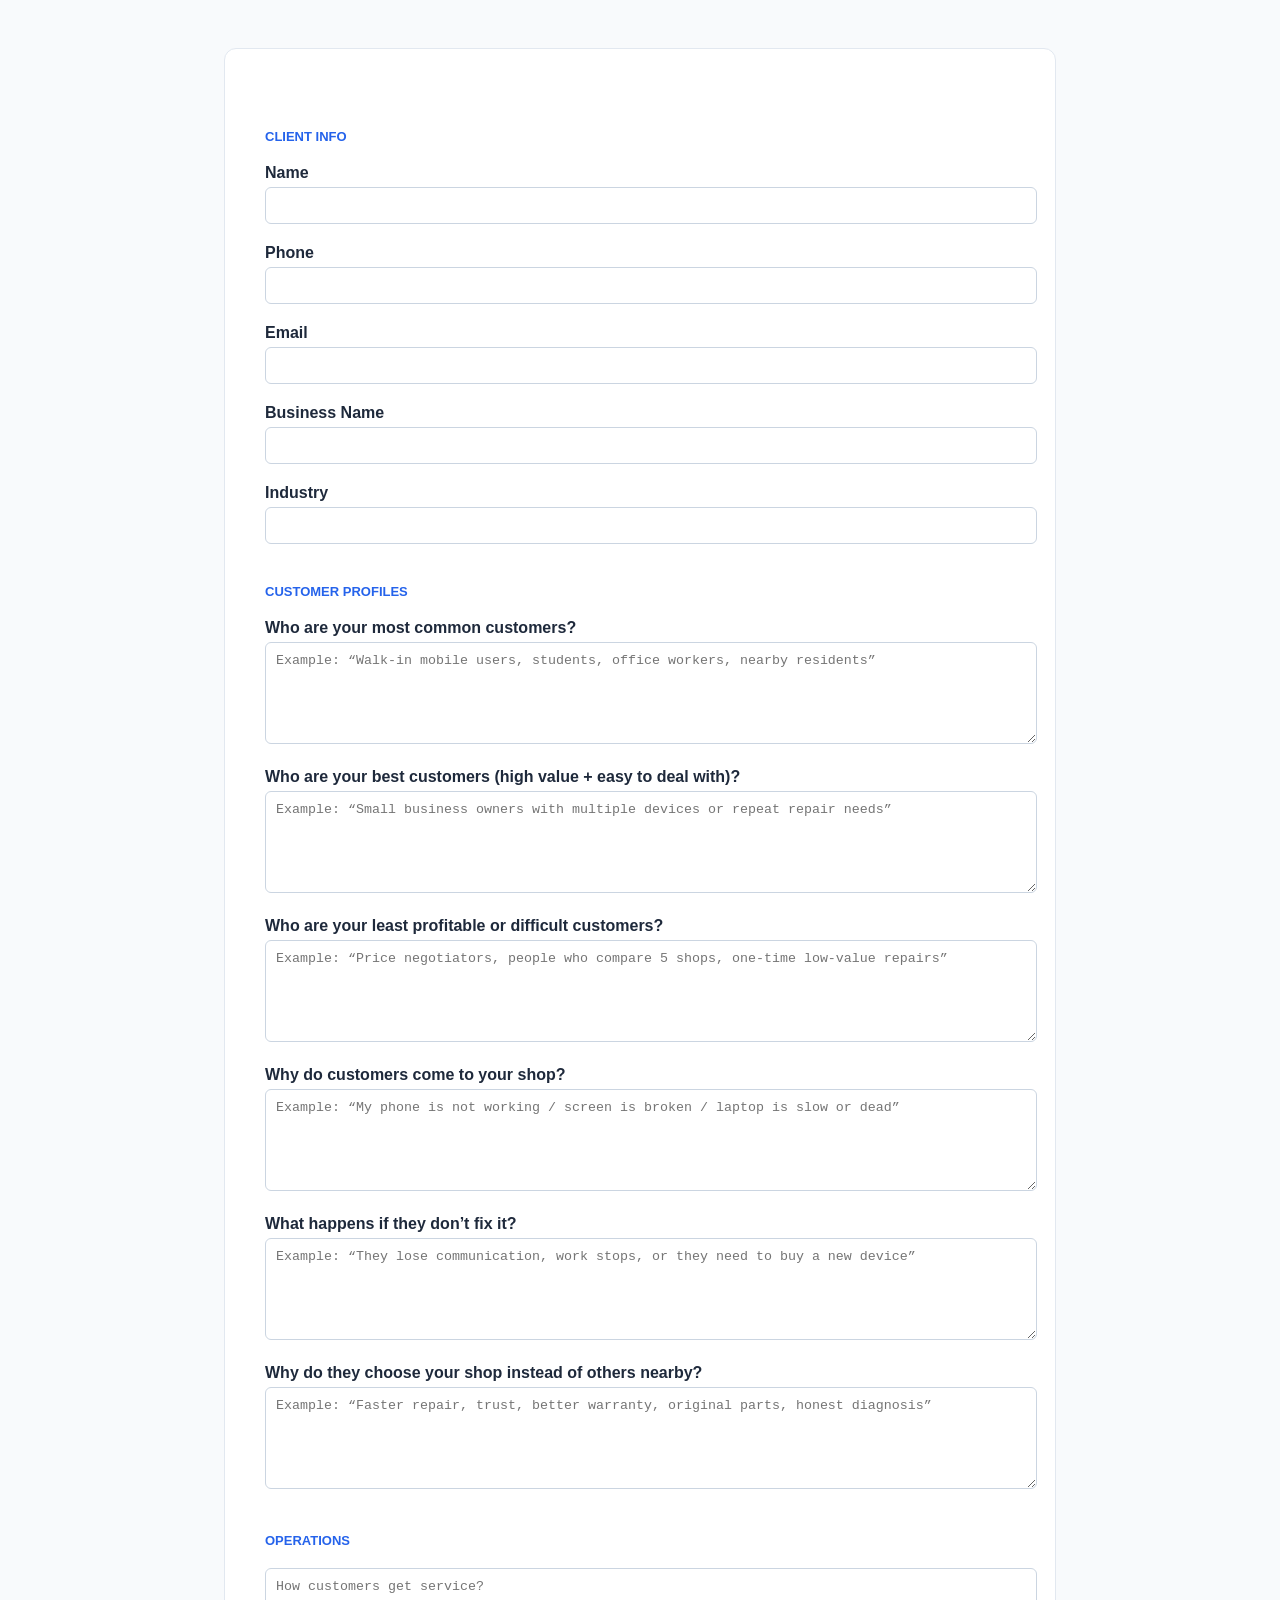
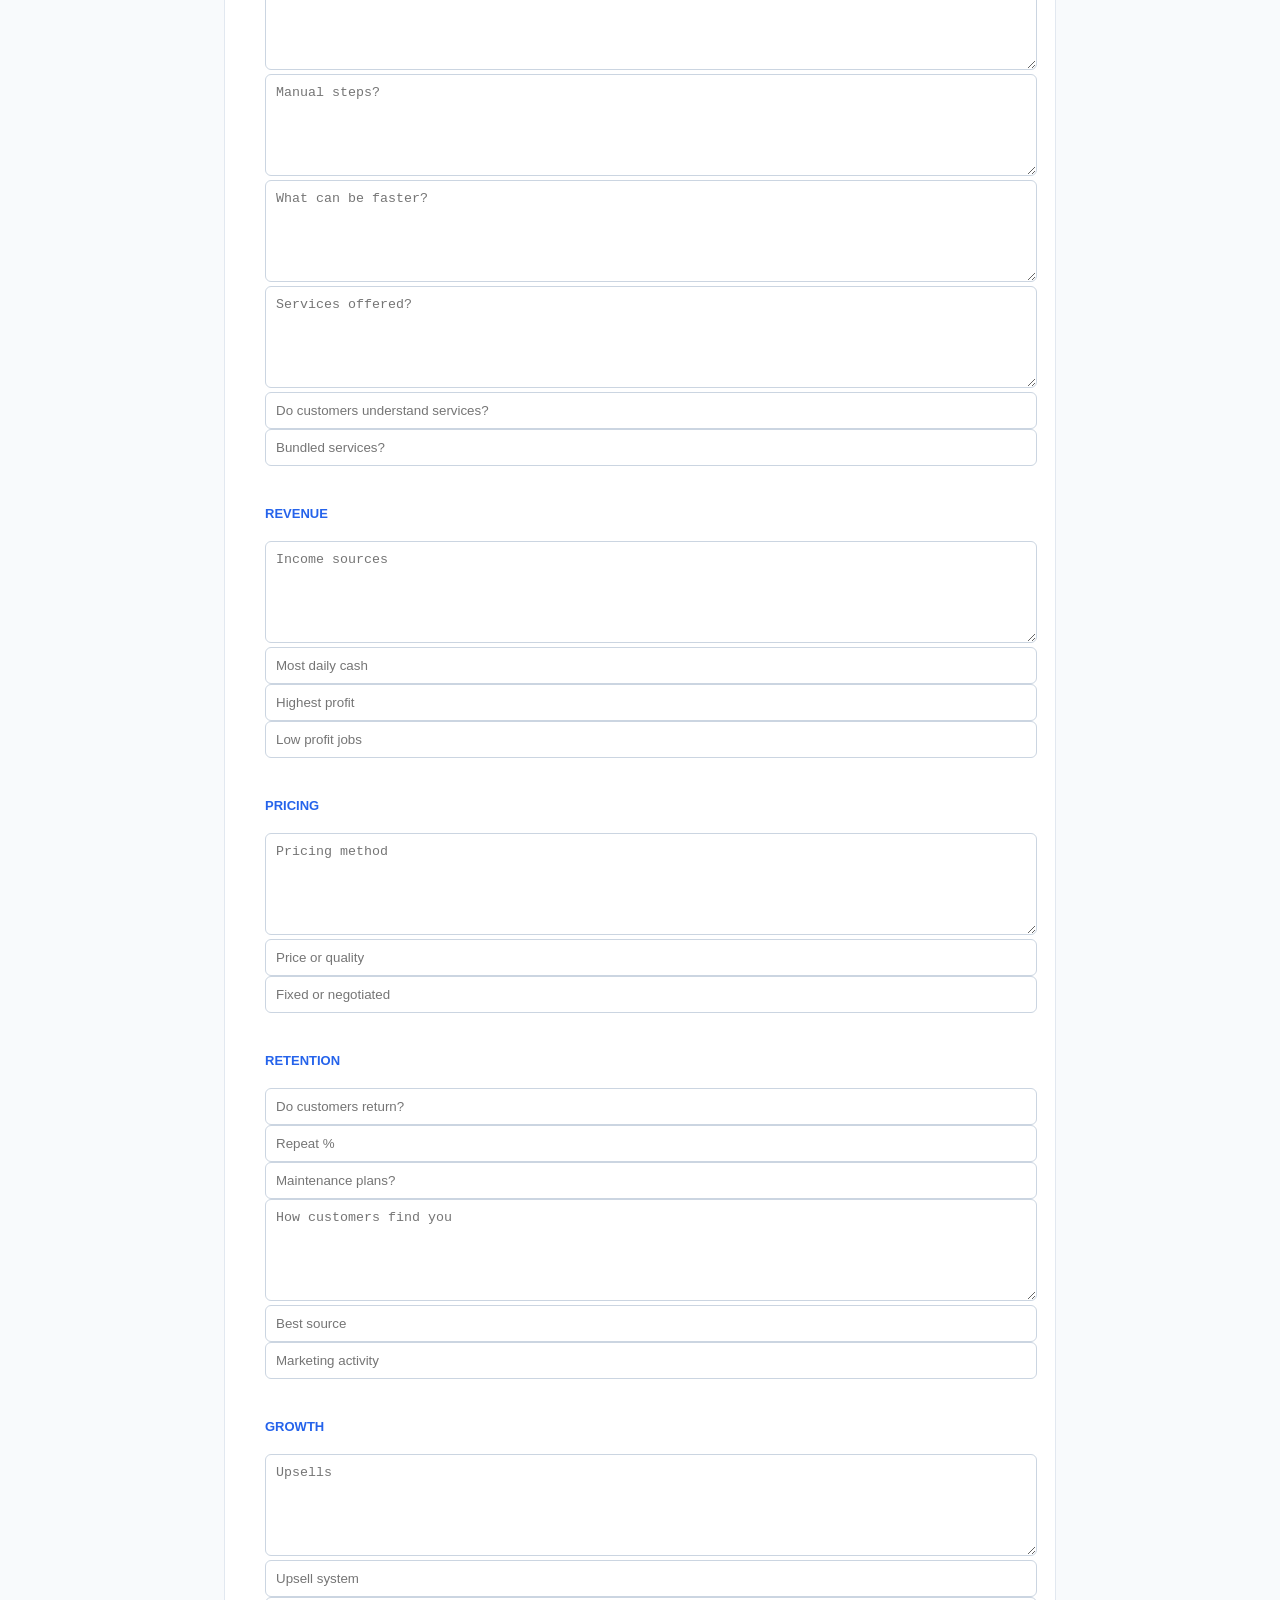
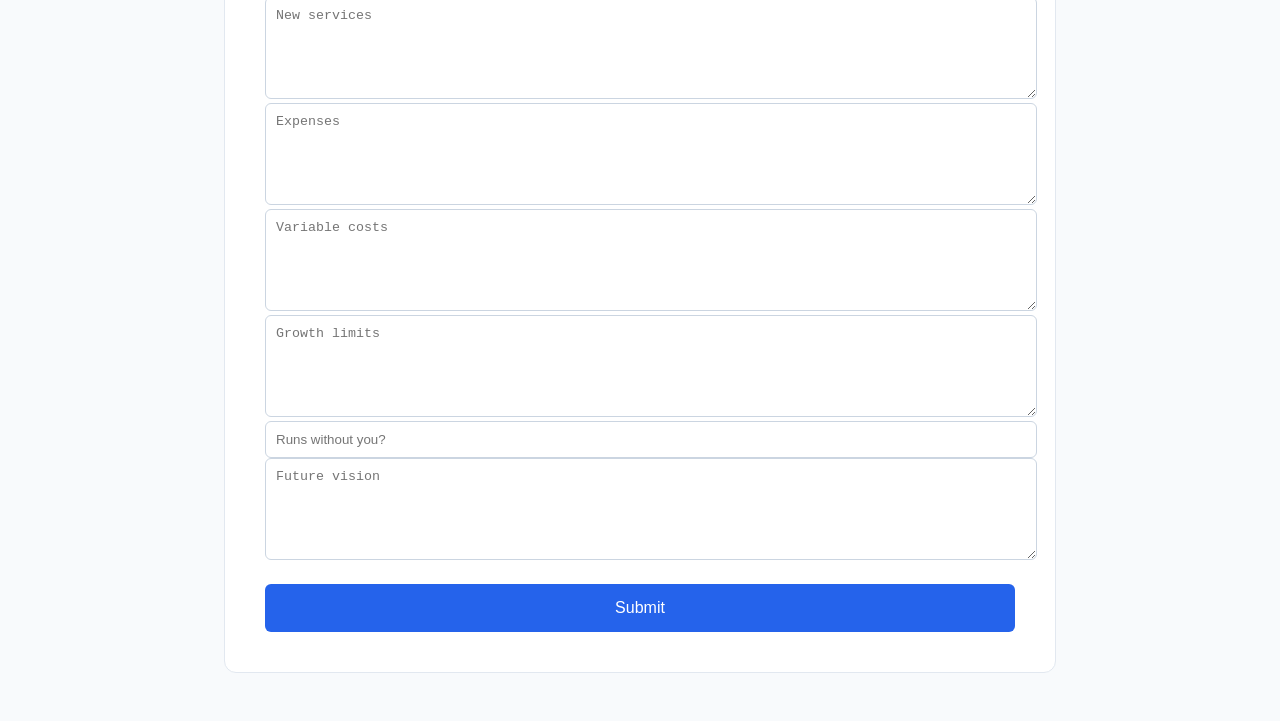
==== index.html @ 74af4d1b "Update index.html" ====
<!DOCTYPE html>
<html lang="en">
<head>
<meta charset="UTF-8">
<meta name="viewport" content="width=device-width, initial-scale=1.0">
<title>Business Diagnostic Form</title>

<style>
:root {
    --primary: #0f172a;
    --accent: #2563eb;
    --text-main: #1e293b;
    --text-muted: #64748b;
    --bg-page: #f8fafc;
    --bg-card: #ffffff;
    --border: #cbd5e1;
}
body {
    font-family: -apple-system, BlinkMacSystemFont, "Segoe UI", Roboto, sans-serif;
    background-color: var(--bg-page);
    color: var(--text-main);
    padding: 40px 20px;
}
.form-container {
    max-width: 750px;
    background: white;
    margin: auto;
    padding: 40px;
    border-radius: 12px;
    border: 1px solid #e2e8f0;
}
.section-title {
    font-size: 13px;
    text-transform: uppercase;
    color: var(--accent);
    margin: 40px 0 20px;
    font-weight: 700;
}
.field { margin-bottom: 20px; }
label { font-weight: 600; display: block; margin-bottom: 5px; }
input, textarea {
    width: 100%;
    padding: 10px;
    border: 1px solid var(--border);
    border-radius: 6px;
}
textarea { min-height: 80px; }
button {
    width: 100%;
    padding: 15px;
    background: var(--accent);
    color: white;
    border: none;
    border-radius: 6px;
    margin-top: 20px;
    font-size: 16px;
}
</style>
</head>

<body>

<div class="form-container">

<form action="https://formspree.io/f/xpqewvpa" method="POST">

<input type="hidden" name="_subject" value="New Diagnostic Submission">

<!-- CONTACT -->
<div class="section-title">Client Info</div>

<div class="field">
<label>Name</label>
<input type="text" name="Name" required>
</div>

<div class="field">
<label>Phone</label>
<input type="tel" name="Phone" required>
</div>

<div class="field">
<label>Email</label>
<input type="email" name="Email" required>
</div>

<div class="field">
<label>Business Name</label>
<input type="text" name="Business" required>
</div>

<div class="field">
<label>Industry</label>
<input type="text" name="Industry" required>
</div>

<!-- CUSTOMER PROFILES -->
<div class="section-title">Customer Profiles</div>

<div class="field">
    <label>Who are your most common customers?</label>
    <textarea name="Q1" placeholder="Example: “Walk-in mobile users, students, office workers, nearby residents”"></textarea>
</div>
<div class="field">
    <label>Who are your best customers (high value + easy to deal with)?</label>
    <textarea name="Q2" placeholder="Example: “Small business owners with multiple devices or repeat repair needs”"></textarea>
</div>
<div class="field">
    <label>Who are your least profitable or difficult customers?</label>
    <textarea name="Q3" placeholder="Example: “Price negotiators, people who compare 5 shops, one-time low-value repairs”"></textarea>
</div>
<div class="field">
    <label>Why do customers come to your shop?</label>
    <textarea name="Q4" placeholder="Example: “My phone is not working / screen is broken / laptop is slow or dead”"></textarea>
</div>
<div class="field">
    <label>What happens if they don’t fix it?</label>
    <textarea name="Q5" placeholder="Example: “They lose communication, work stops, or they need to buy a new device”"></textarea>
</div>
<div class="field">
    <label>Why do they choose your shop instead of others nearby?</label>
    <textarea name="Q6" placeholder="Example: “Faster repair, trust, better warranty, original parts, honest diagnosis”"></textarea>
</div><!--
<textarea name="Q2" placeholder="Best customers?"></textarea>
<textarea name="Q3" placeholder="Difficult customers?"></textarea>
<textarea name="Q4" placeholder="Why do customers come?"></textarea>
<textarea name="Q5" placeholder="What happens if they don’t fix?"></textarea>
<textarea name="Q6" placeholder="Why choose you?"></textarea> 
-->

<!-- OPERATIONS -->
<div class="section-title">Operations</div>

<textarea name="Q7" placeholder="How customers get service?"></textarea>
<textarea name="Q8" placeholder="Manual steps?"></textarea>
<textarea name="Q9" placeholder="What can be faster?"></textarea>
<textarea name="Q10" placeholder="Services offered?"></textarea>
<input name="Q11" placeholder="Do customers understand services?">
<input name="Q12" placeholder="Bundled services?">

<!-- REVENUE -->
<div class="section-title">Revenue</div>

<textarea name="Q13" placeholder="Income sources"></textarea>
<input name="Q14" placeholder="Most daily cash">
<input name="Q15" placeholder="Highest profit">
<input name="Q16" placeholder="Low profit jobs">

<!-- PRICING -->
<div class="section-title">Pricing</div>

<textarea name="Q17" placeholder="Pricing method"></textarea>
<input name="Q18" placeholder="Price or quality">
<input name="Q19" placeholder="Fixed or negotiated">

<!-- RETENTION -->
<div class="section-title">Retention</div>

<input name="Q20" placeholder="Do customers return?">
<input name="Q21" placeholder="Repeat %">
<input name="Q22" placeholder="Maintenance plans?">
<textarea name="Q23" placeholder="How customers find you"></textarea>
<input name="Q24" placeholder="Best source">
<input name="Q25" placeholder="Marketing activity">

<!-- GROWTH -->
<div class="section-title">Growth</div>

<textarea name="Q26" placeholder="Upsells"></textarea>
<input name="Q27" placeholder="Upsell system">
<textarea name="Q28" placeholder="New services"></textarea>
<textarea name="Q29" placeholder="Expenses"></textarea>
<textarea name="Q30" placeholder="Variable costs"></textarea>
<textarea name="Q31" placeholder="Growth limits"></textarea>
<input name="Q32" placeholder="Runs without you?">
<textarea name="Q33" placeholder="Future vision"></textarea>

<button type="submit">Submit</button>

</form>

</div>

</body>
</html>
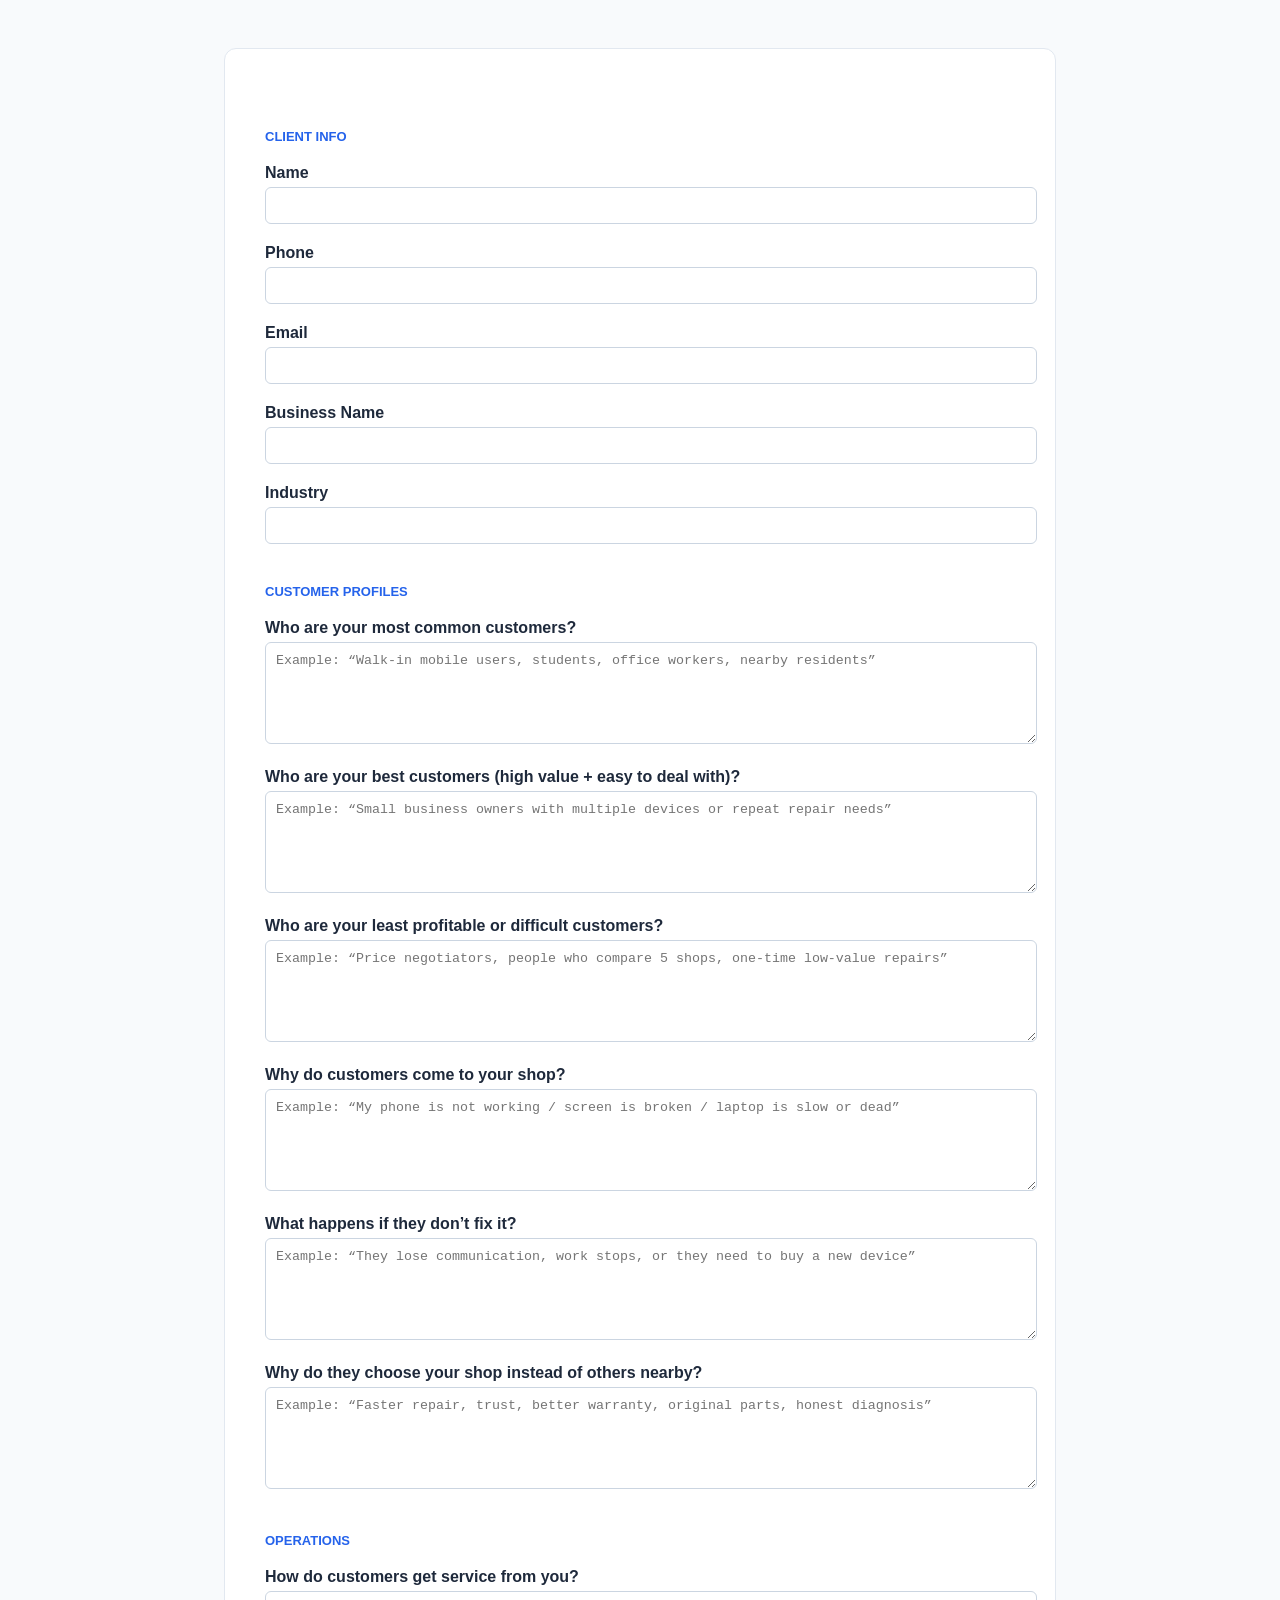
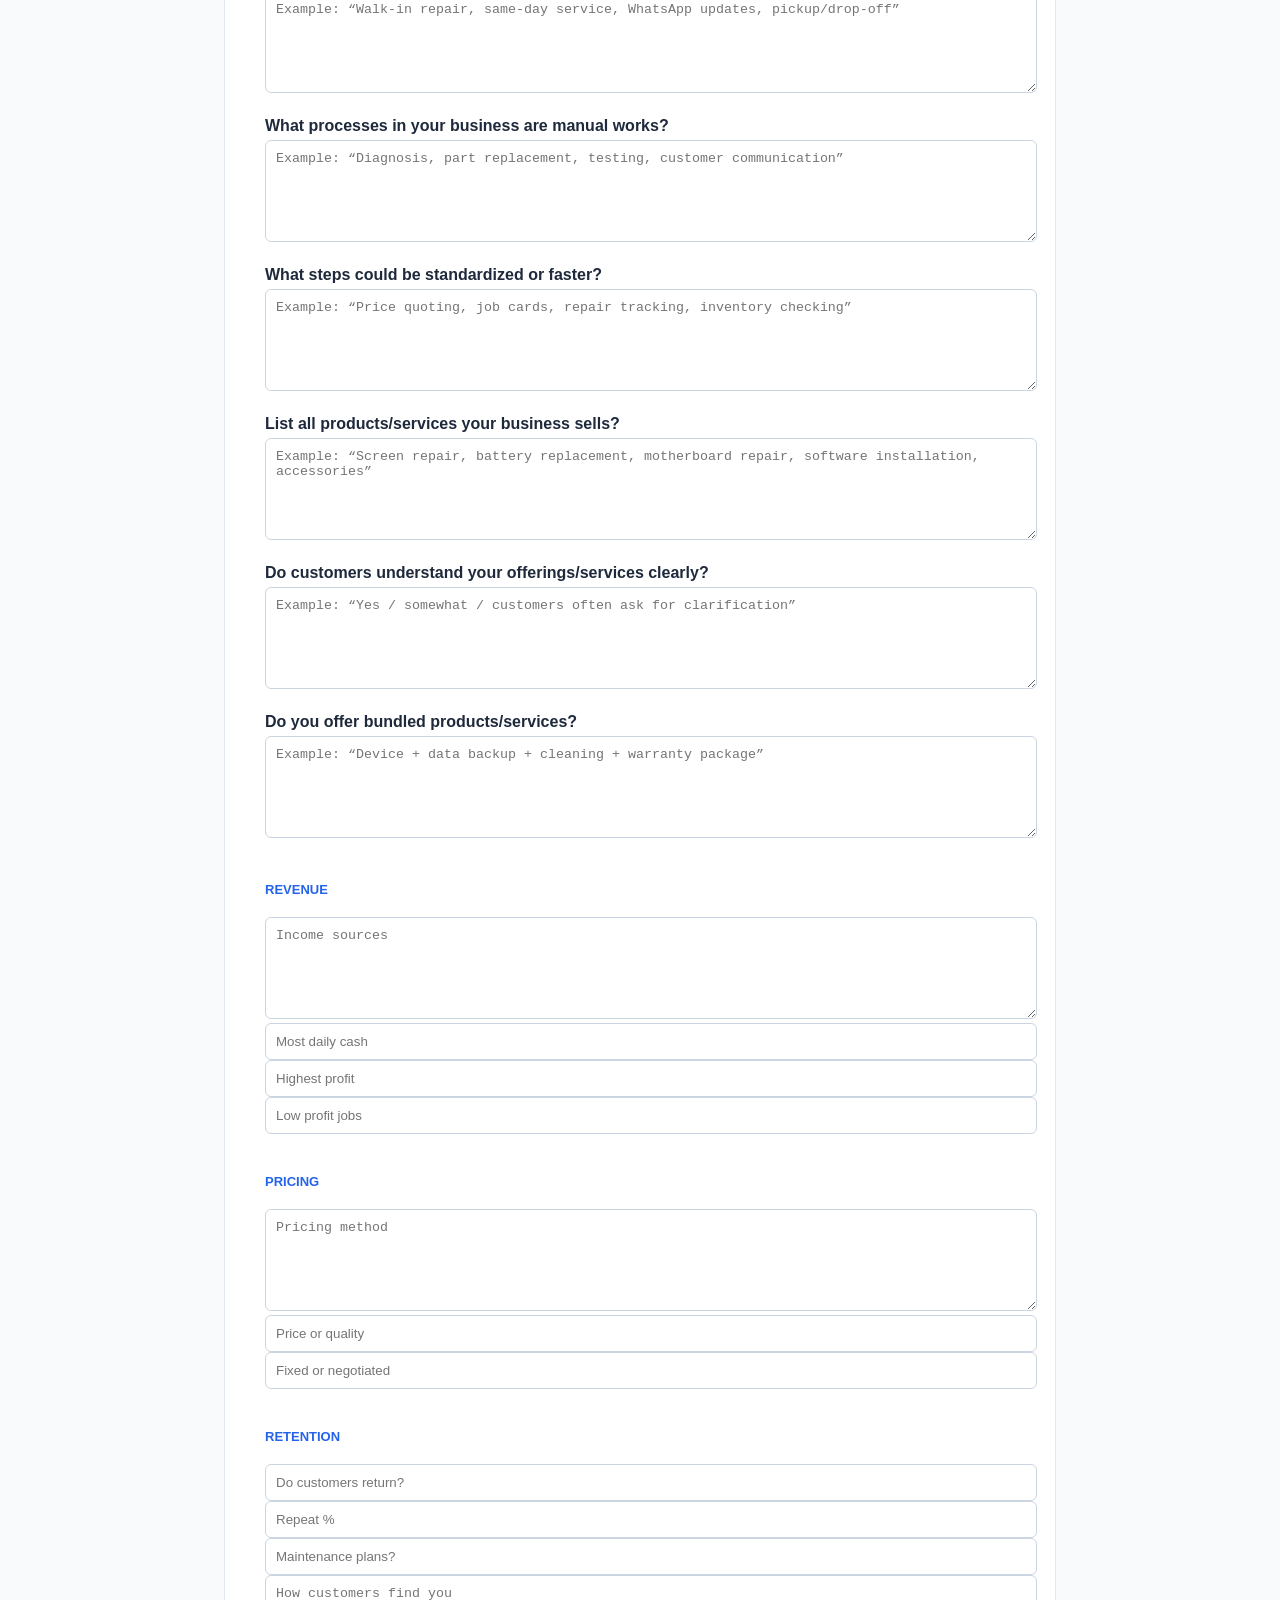
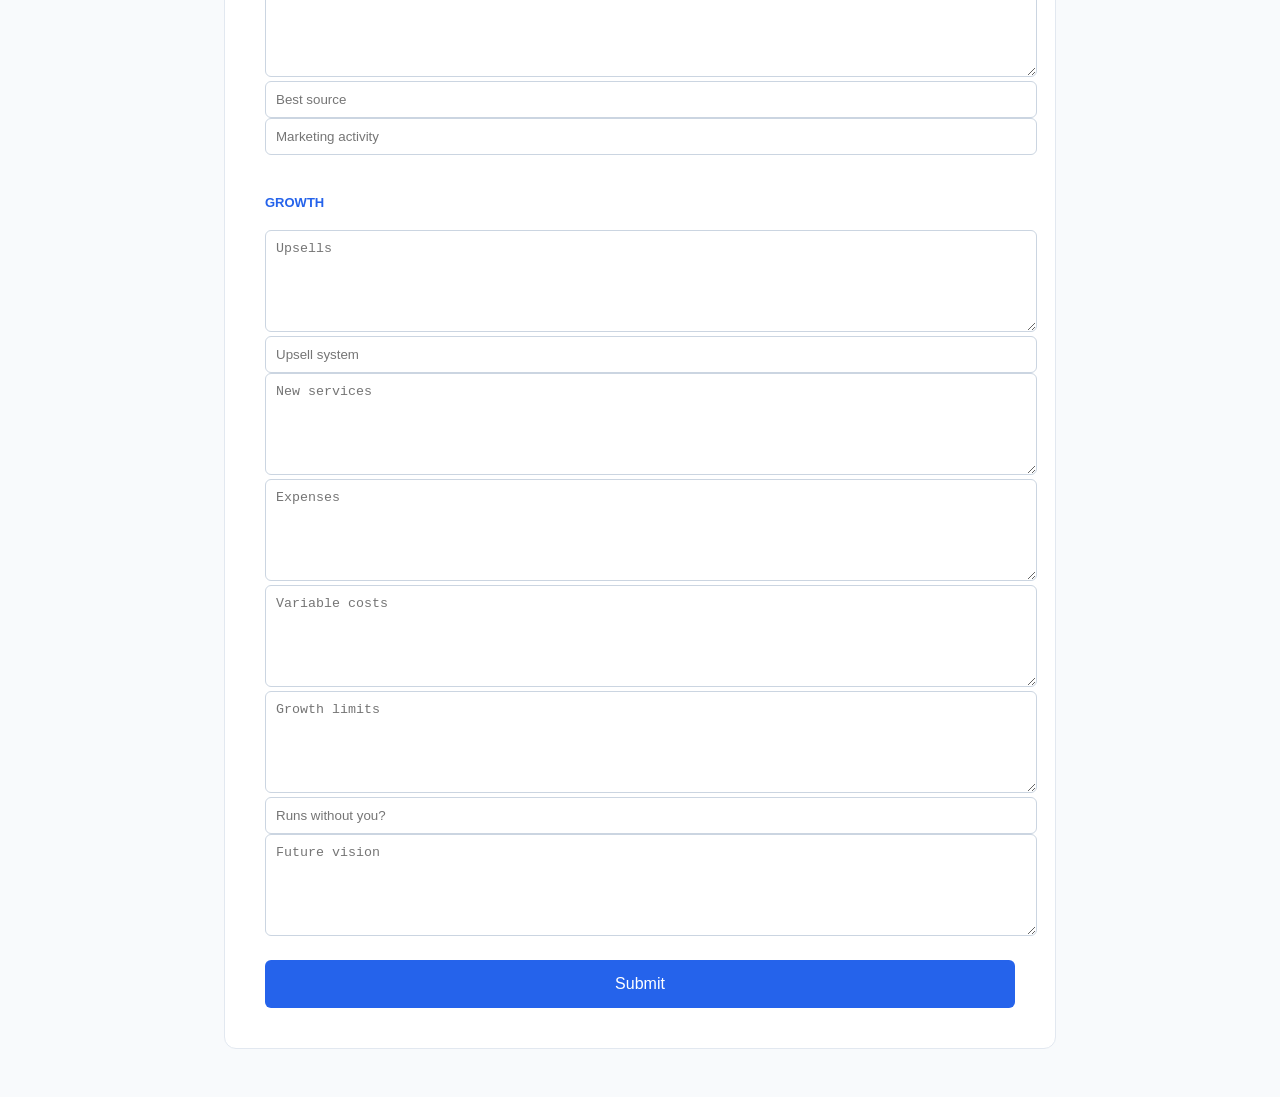
==== commit 1770ca5b: "Update index.html" ====
--- a/index.html
+++ b/index.html
@@ -120,23 +120,45 @@
 <div class="field">
     <label>Why do they choose your shop instead of others nearby?</label>
     <textarea name="Q6" placeholder="Example: “Faster repair, trust, better warranty, original parts, honest diagnosis”"></textarea>
-</div><!--
-<textarea name="Q2" placeholder="Best customers?"></textarea>
-<textarea name="Q3" placeholder="Difficult customers?"></textarea>
-<textarea name="Q4" placeholder="Why do customers come?"></textarea>
-<textarea name="Q5" placeholder="What happens if they don’t fix?"></textarea>
-<textarea name="Q6" placeholder="Why choose you?"></textarea> 
--->
+</div>
 
 <!-- OPERATIONS -->
 <div class="section-title">Operations</div>
 
+<div class="field">
+    <label>How do customers get service from you?</label>
+    <textarea name="Q7" placeholder="Example: “Walk-in repair, same-day service, WhatsApp updates, pickup/drop-off”"></textarea>
+</div>
+<div class="field">
+    <label>What processes in your business are manual works?</label>
+    <textarea name="Q8" placeholder="Example: “Diagnosis, part replacement, testing, customer communication”"></textarea>
+</div>
+<div class="field">
+    <label>What steps could be standardized or faster?</label>
+    <textarea name="Q9" placeholder="Example: “Price quoting, job cards, repair tracking, inventory checking”"></textarea>
+</div>
+<div class="field">
+    <label>List all products/services your business sells?</label>
+    <textarea name="Q10" placeholder="Example: “Screen repair, battery replacement, motherboard repair, software installation, accessories”"></textarea>
+</div>
+<div class="field">
+    <label>Do customers understand your offerings/services clearly?</label>
+    <textarea name="Q11" placeholder="Example: “Yes / somewhat / customers often ask for clarification”"></textarea>
+</div>
+<div class="field">
+    <label>Do you offer bundled products/services?</label>
+    <textarea name="Q12" placeholder="Example: “Device + data backup + cleaning + warranty package”"></textarea>
+</div>
+ 
+    
+<!--
 <textarea name="Q7" placeholder="How customers get service?"></textarea>
 <textarea name="Q8" placeholder="Manual steps?"></textarea>
 <textarea name="Q9" placeholder="What can be faster?"></textarea>
 <textarea name="Q10" placeholder="Services offered?"></textarea>
 <input name="Q11" placeholder="Do customers understand services?">
 <input name="Q12" placeholder="Bundled services?">
+-->
 
 <!-- REVENUE -->
 <div class="section-title">Revenue</div>
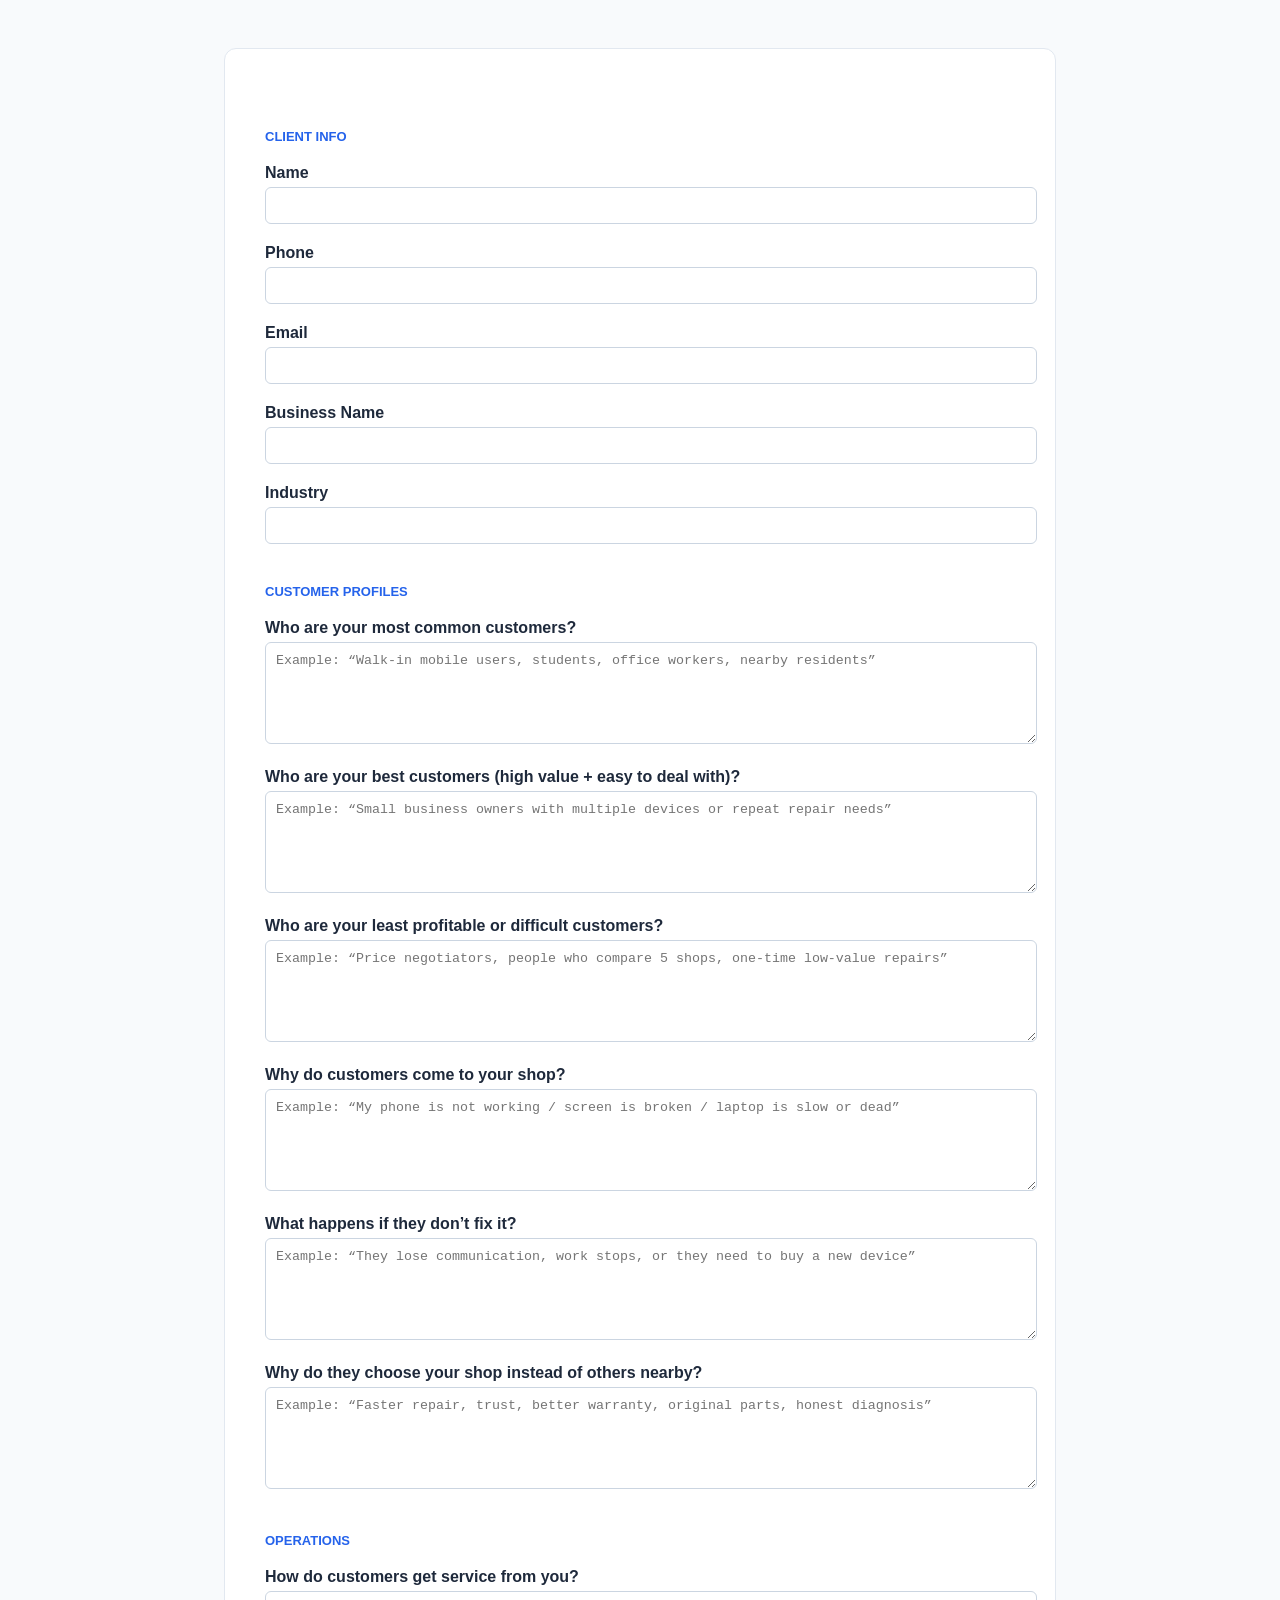
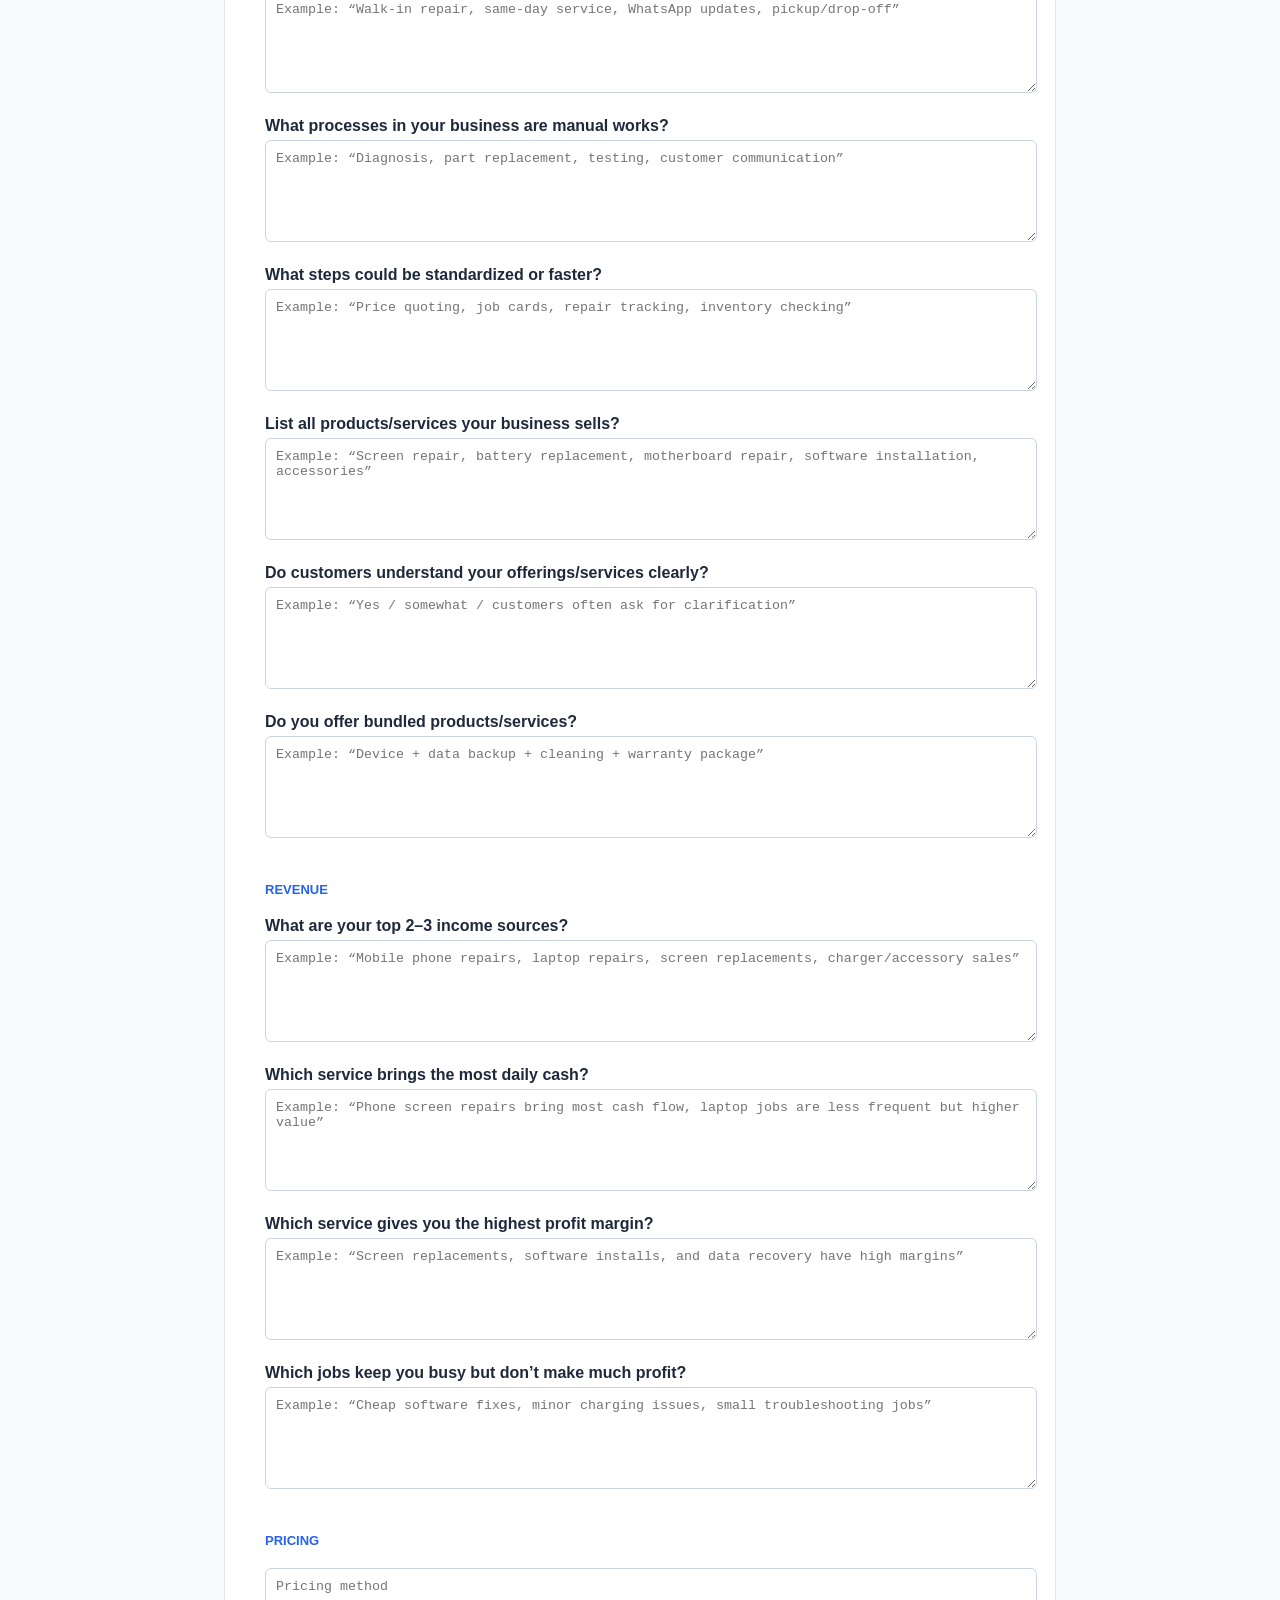
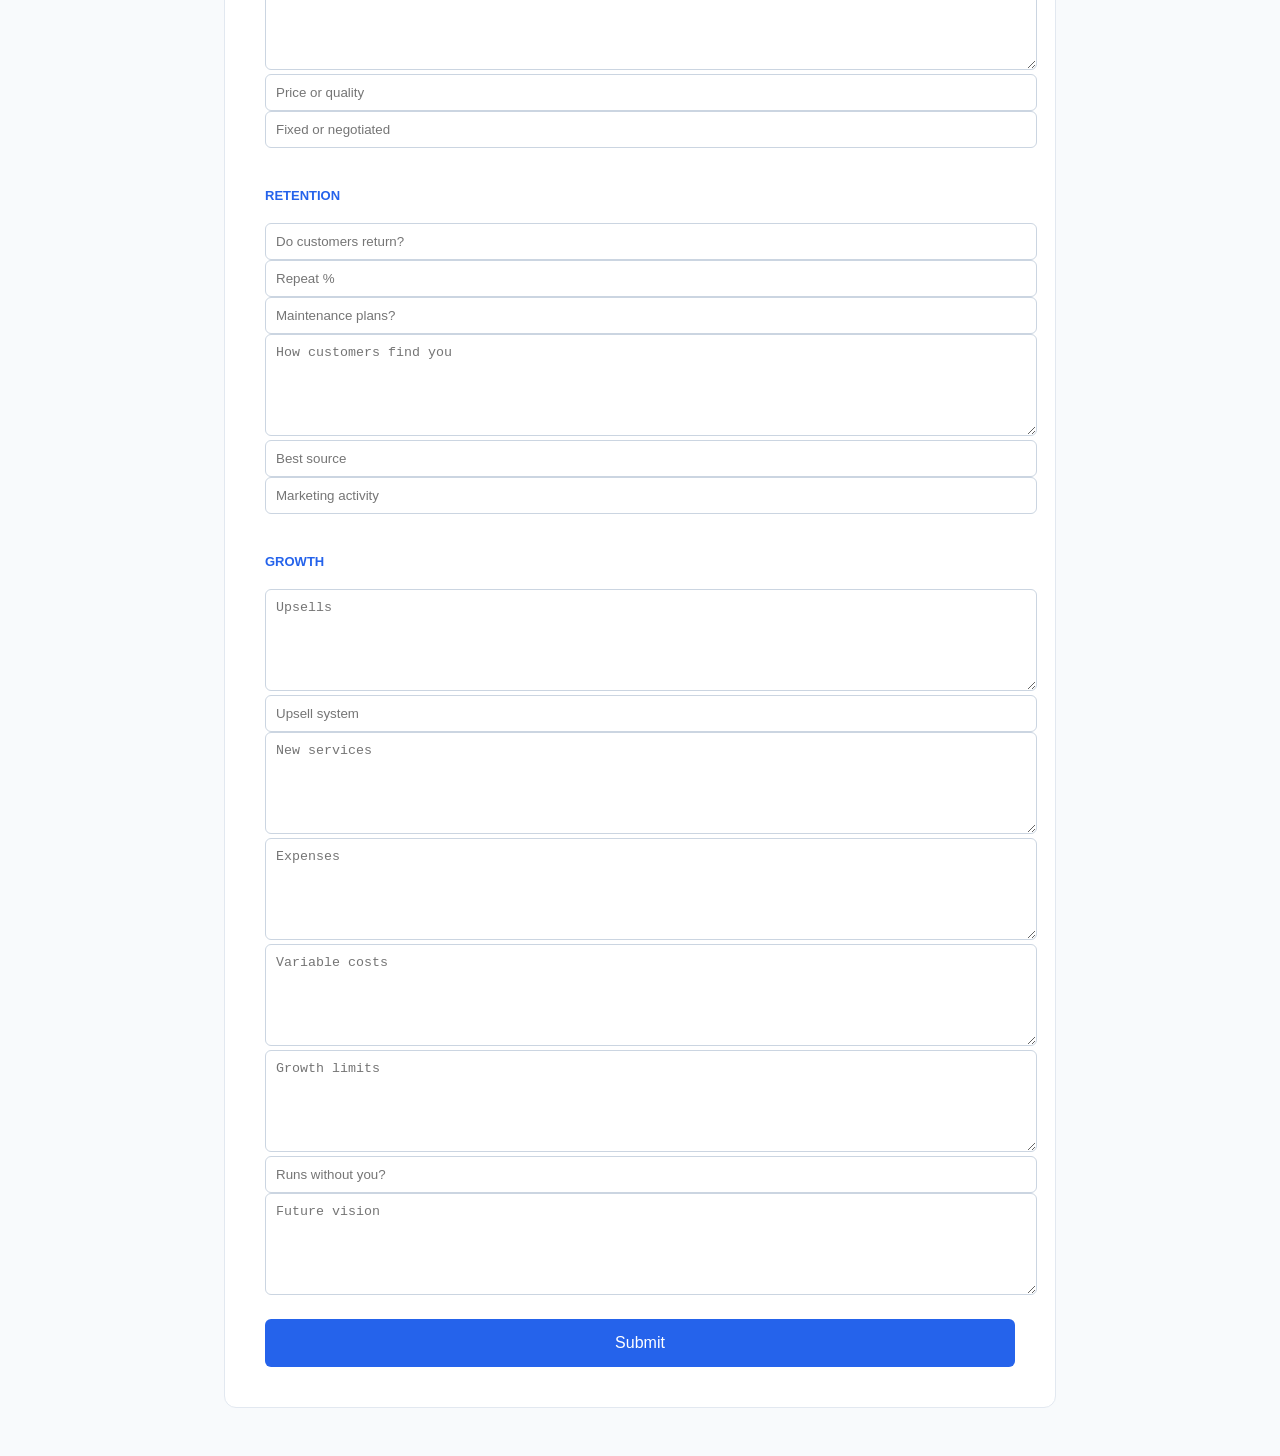
==== commit f61a3089: "Update index.html" ====
--- a/index.html
+++ b/index.html
@@ -150,23 +150,32 @@
     <textarea name="Q12" placeholder="Example: “Device + data backup + cleaning + warranty package”"></textarea>
 </div>
  
-    
-<!--
-<textarea name="Q7" placeholder="How customers get service?"></textarea>
-<textarea name="Q8" placeholder="Manual steps?"></textarea>
-<textarea name="Q9" placeholder="What can be faster?"></textarea>
-<textarea name="Q10" placeholder="Services offered?"></textarea>
-<input name="Q11" placeholder="Do customers understand services?">
-<input name="Q12" placeholder="Bundled services?">
--->
 
 <!-- REVENUE -->
 <div class="section-title">Revenue</div>
 
+<div class="field">
+    <label>What are your top 2–3 income sources?</label>
+    <textarea name="Q13" placeholder="Example: “Mobile phone repairs, laptop repairs, screen replacements, charger/accessory sales”"></textarea>
+</div>
+<div class="field">
+    <label>Which service brings the most daily cash?</label>
+    <textarea name="Q14" placeholder="Example: “Phone screen repairs bring most cash flow, laptop jobs are less frequent but higher value”"></textarea>
+</div>
+<div class="field">
+    <label>Which service gives you the highest profit margin?</label>
+    <textarea name="Q15" placeholder="Example: “Screen replacements, software installs, and data recovery have high margins”"></textarea>
+</div>
+<div class="field">
+    <label>Which jobs keep you busy but don’t make much profit?</label>
+    <textarea name="Q16" placeholder="Example: “Cheap software fixes, minor charging issues, small troubleshooting jobs”"></textarea>
+</div>
+    <!--
 <textarea name="Q13" placeholder="Income sources"></textarea>
 <input name="Q14" placeholder="Most daily cash">
 <input name="Q15" placeholder="Highest profit">
 <input name="Q16" placeholder="Low profit jobs">
+-->
 
 <!-- PRICING -->
 <div class="section-title">Pricing</div>
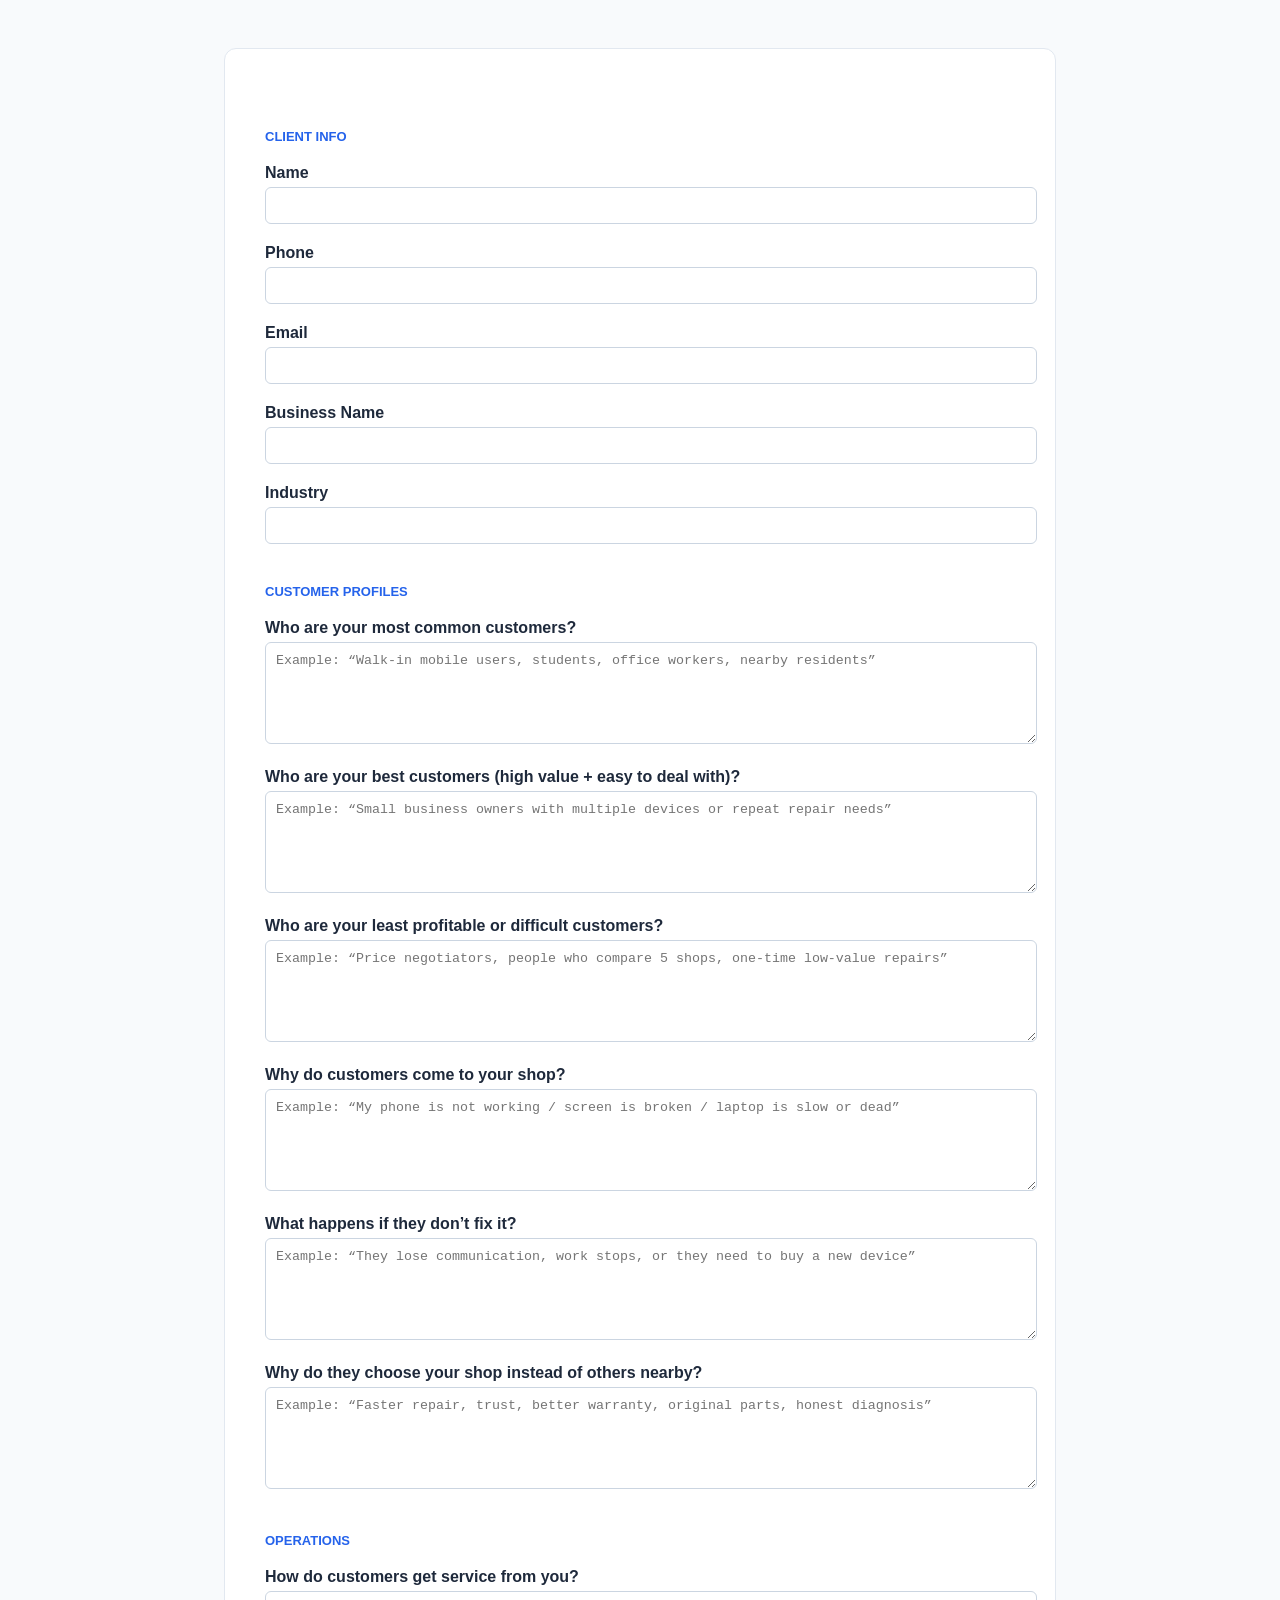
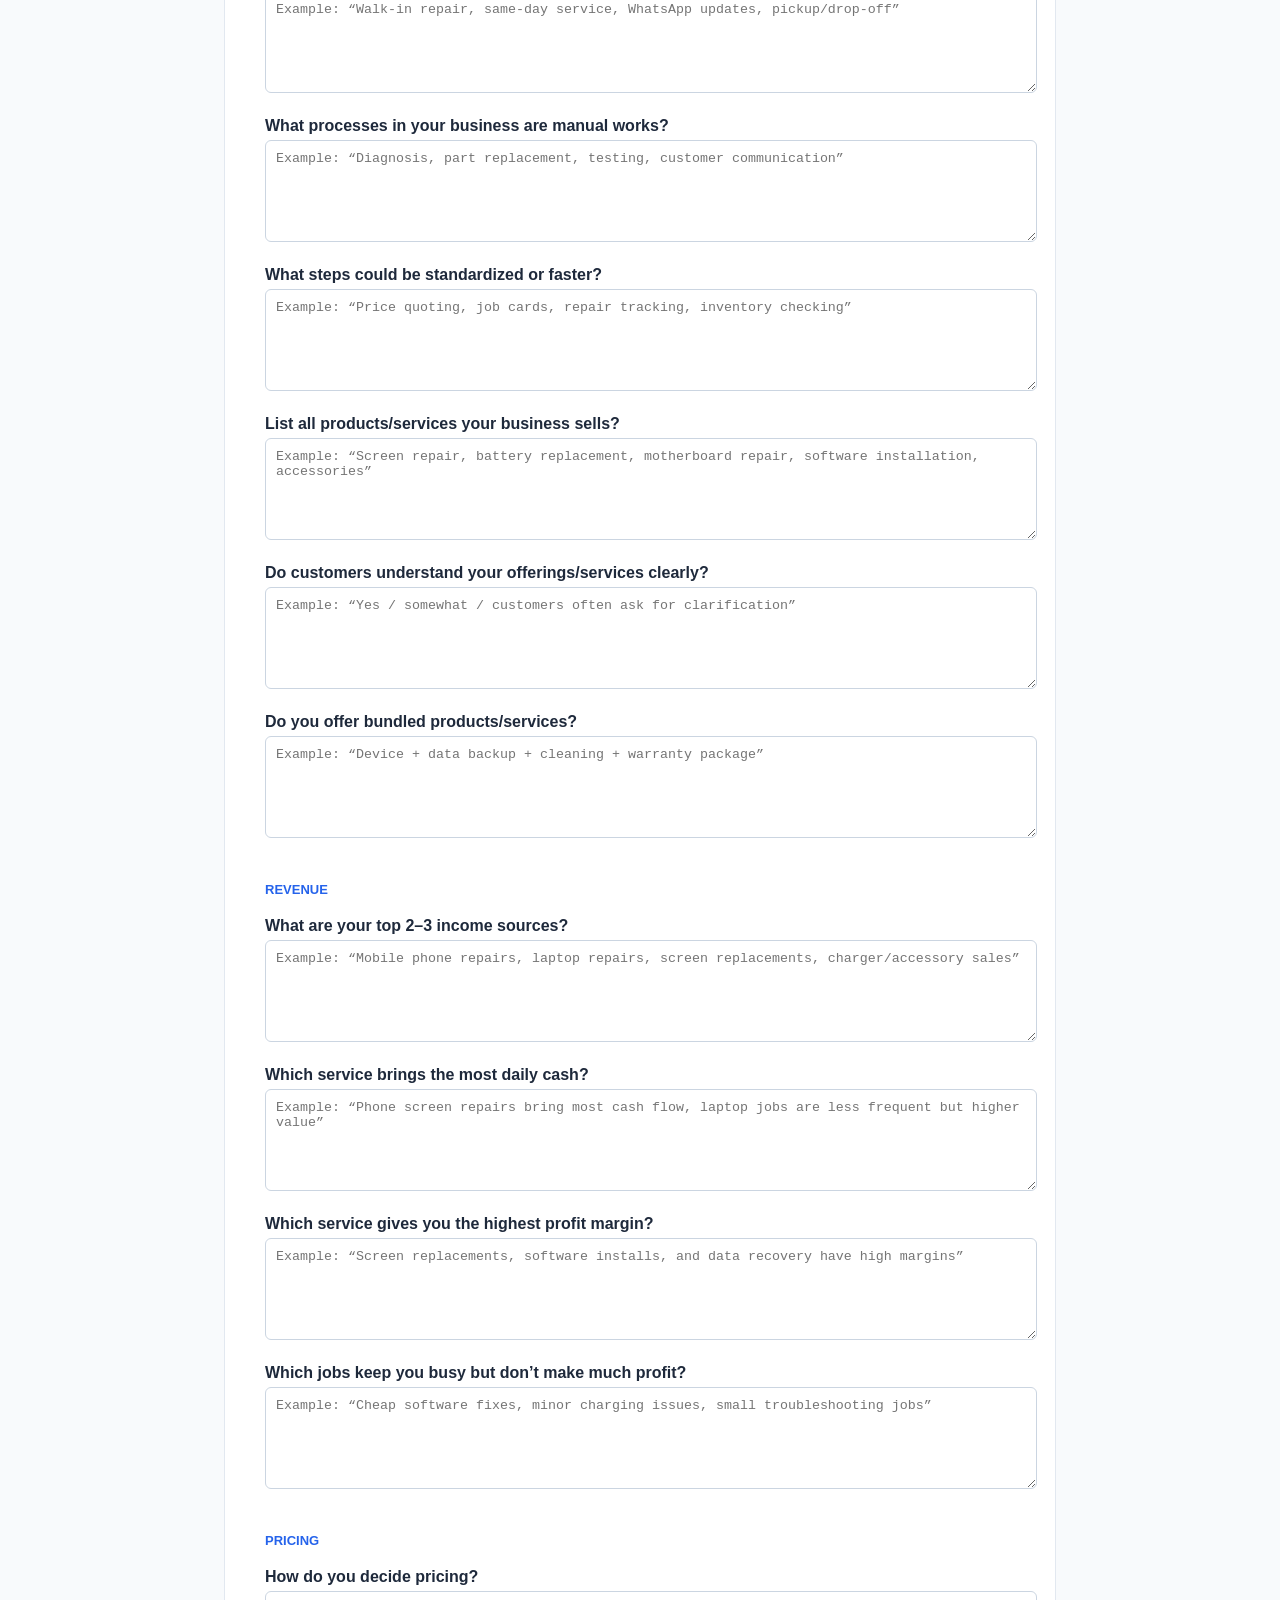
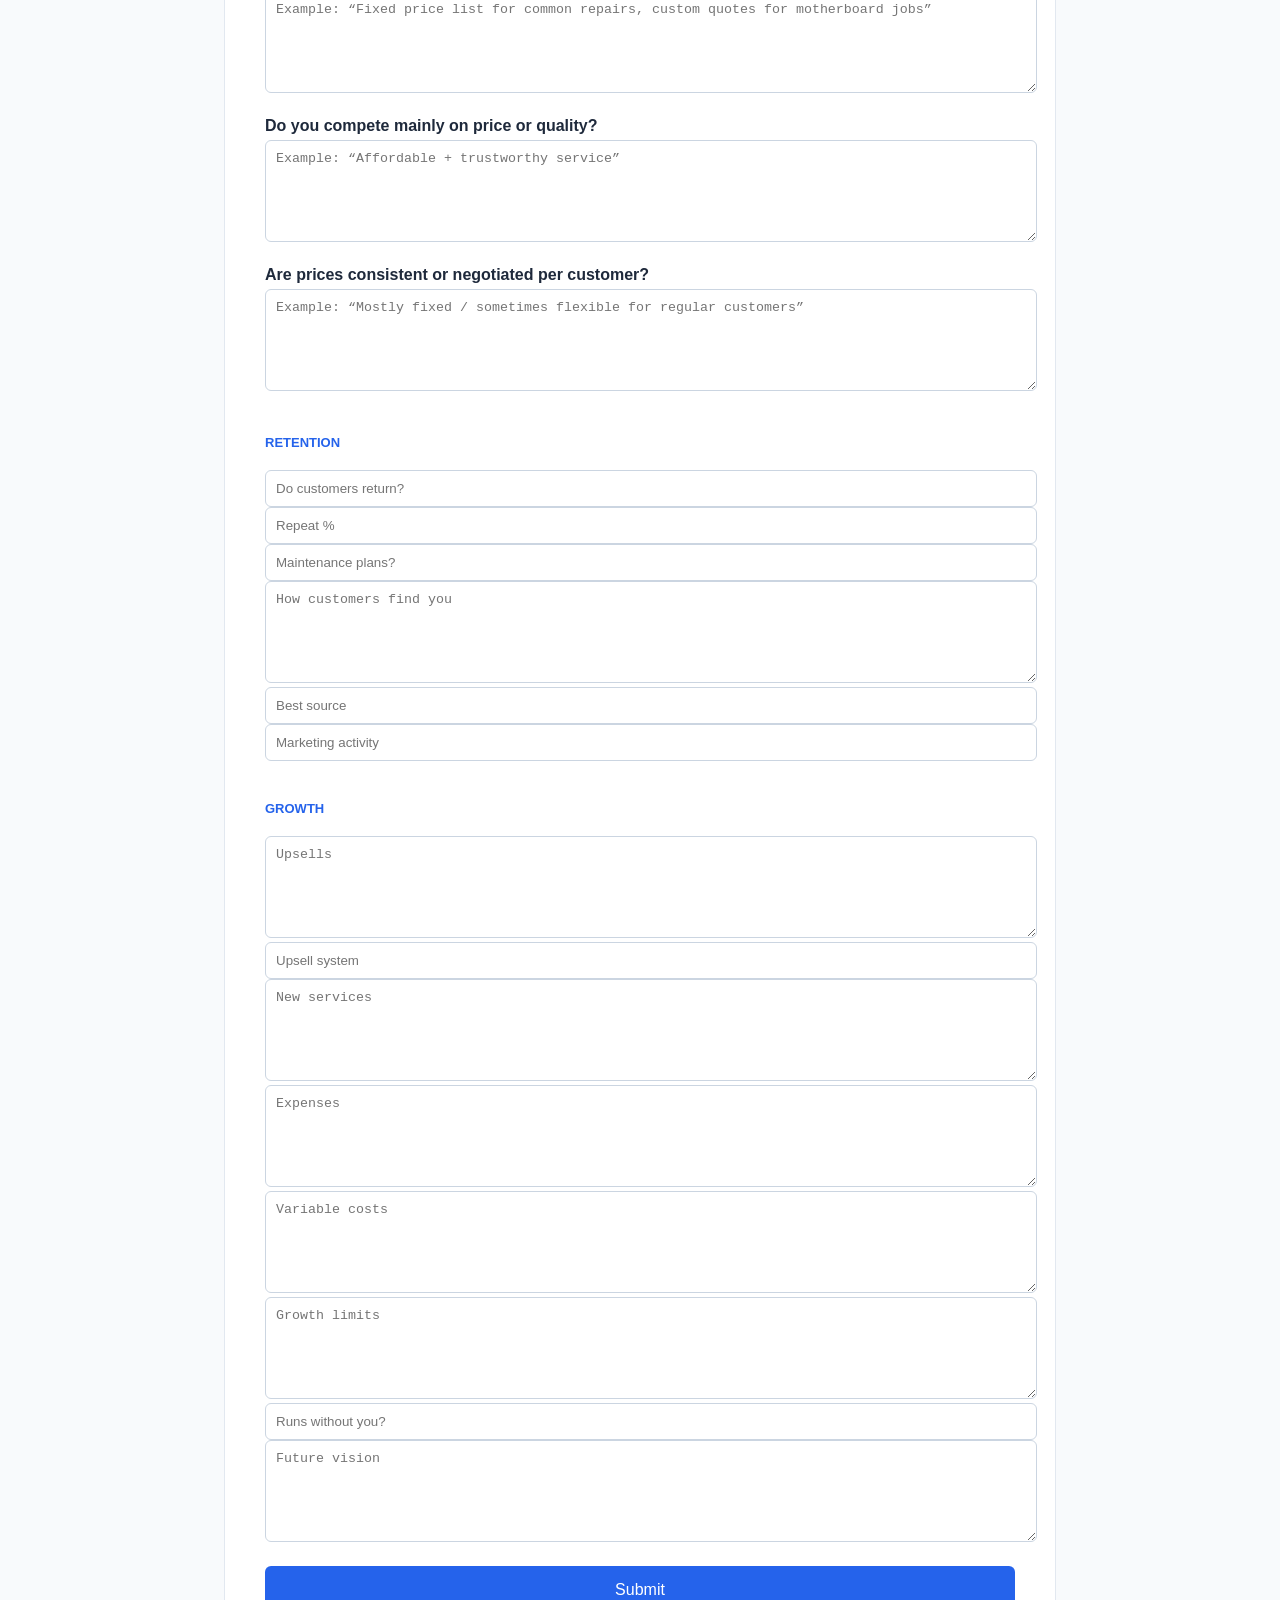
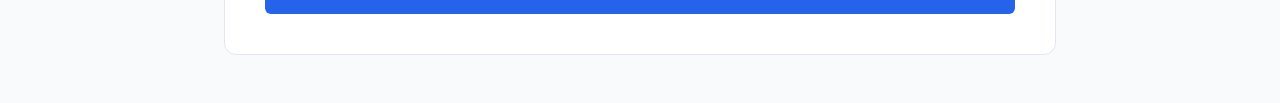
==== commit e8ba4b47: "Update index.html" ====
--- a/index.html
+++ b/index.html
@@ -170,20 +170,28 @@
     <label>Which jobs keep you busy but don’t make much profit?</label>
     <textarea name="Q16" placeholder="Example: “Cheap software fixes, minor charging issues, small troubleshooting jobs”"></textarea>
 </div>
-    <!--
-<textarea name="Q13" placeholder="Income sources"></textarea>
-<input name="Q14" placeholder="Most daily cash">
-<input name="Q15" placeholder="Highest profit">
-<input name="Q16" placeholder="Low profit jobs">
--->
 
 <!-- PRICING -->
 <div class="section-title">Pricing</div>
 
+<div class="field">
+    <label>How do you decide pricing?</label>
+    <textarea name="Q17" placeholder="Example: “Fixed price list for common repairs, custom quotes for motherboard jobs”"></textarea>
+</div>
+<div class="field">
+    <label>Do you compete mainly on price or quality?</label>
+    <textarea name="Q18" placeholder="Example: “Affordable + trustworthy service”"></textarea>
+</div>
+<div class="field">
+    <label>Are prices consistent or negotiated per customer?</label>
+    <textarea name="Q19" placeholder="Example: “Mostly fixed / sometimes flexible for regular customers”"></textarea>
+</div>
+<!--
 <textarea name="Q17" placeholder="Pricing method"></textarea>
 <input name="Q18" placeholder="Price or quality">
 <input name="Q19" placeholder="Fixed or negotiated">
-
+-->
+    
 <!-- RETENTION -->
 <div class="section-title">Retention</div>
 
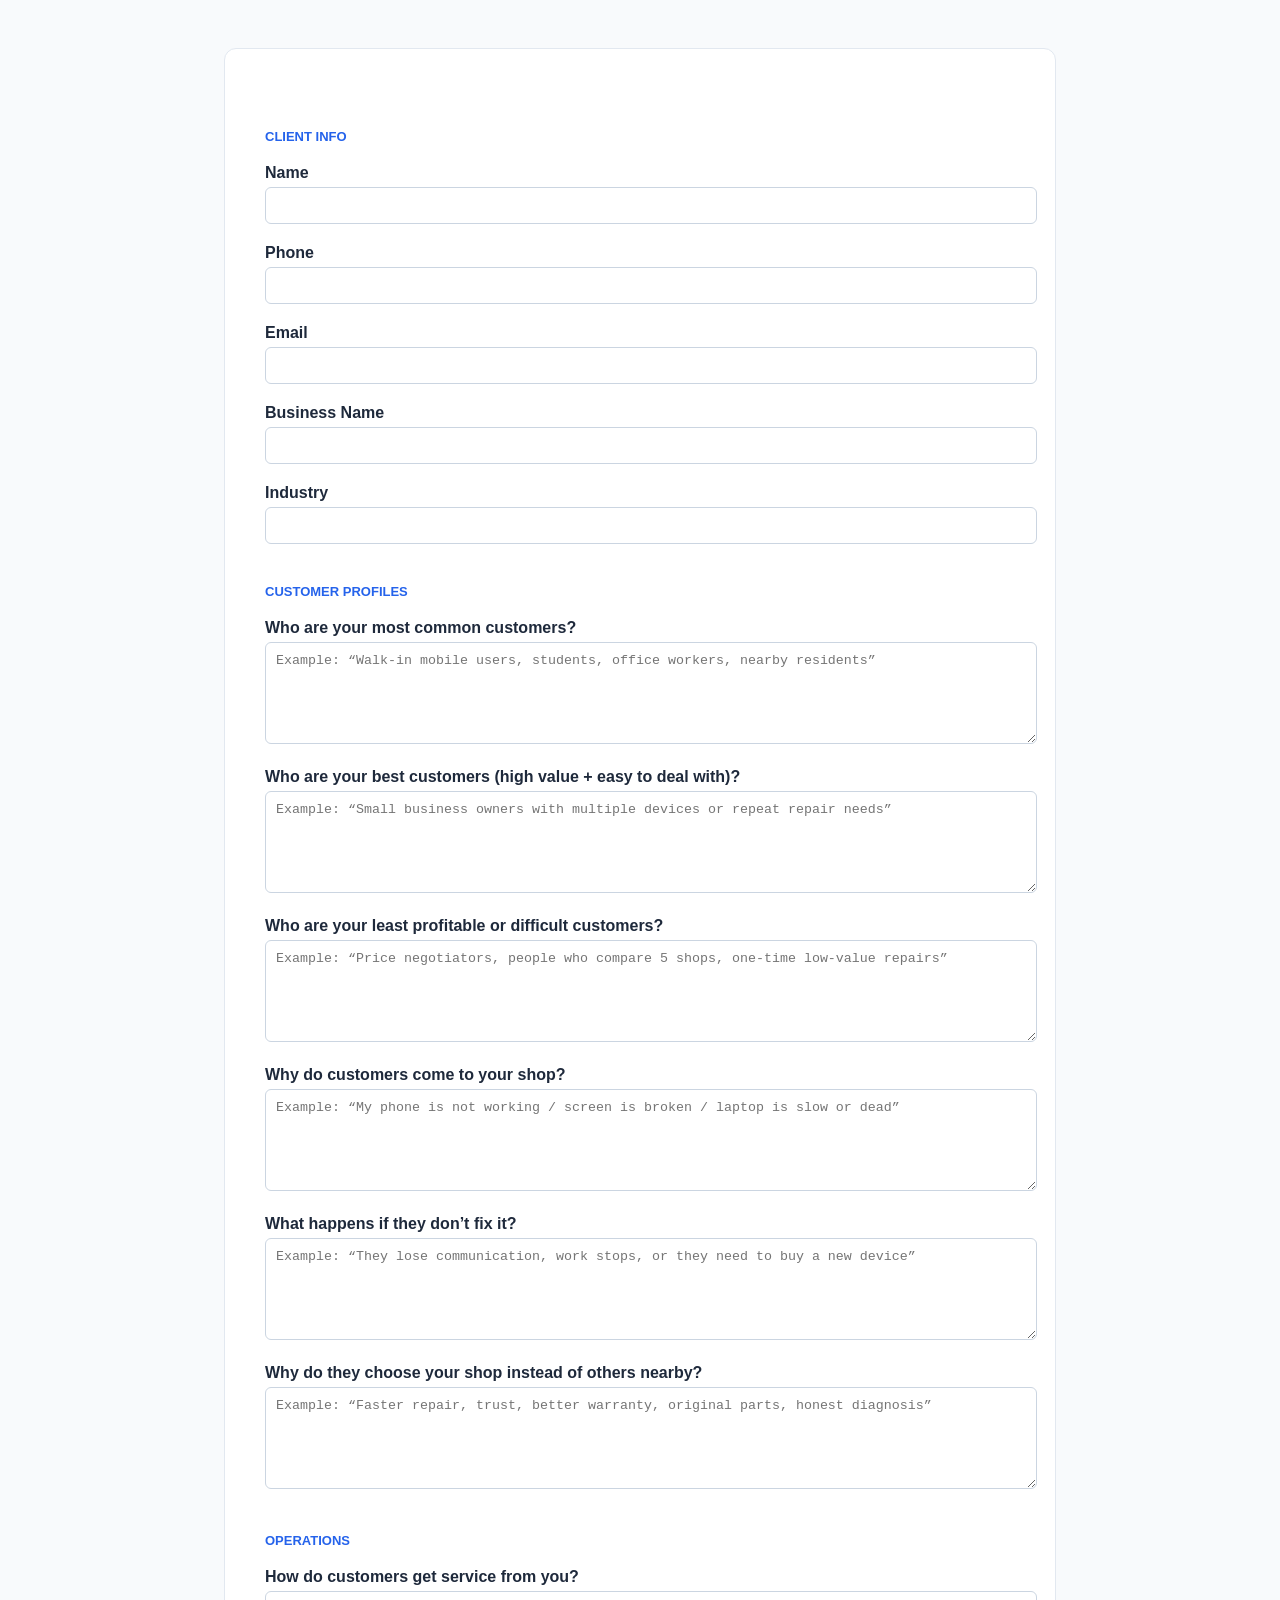
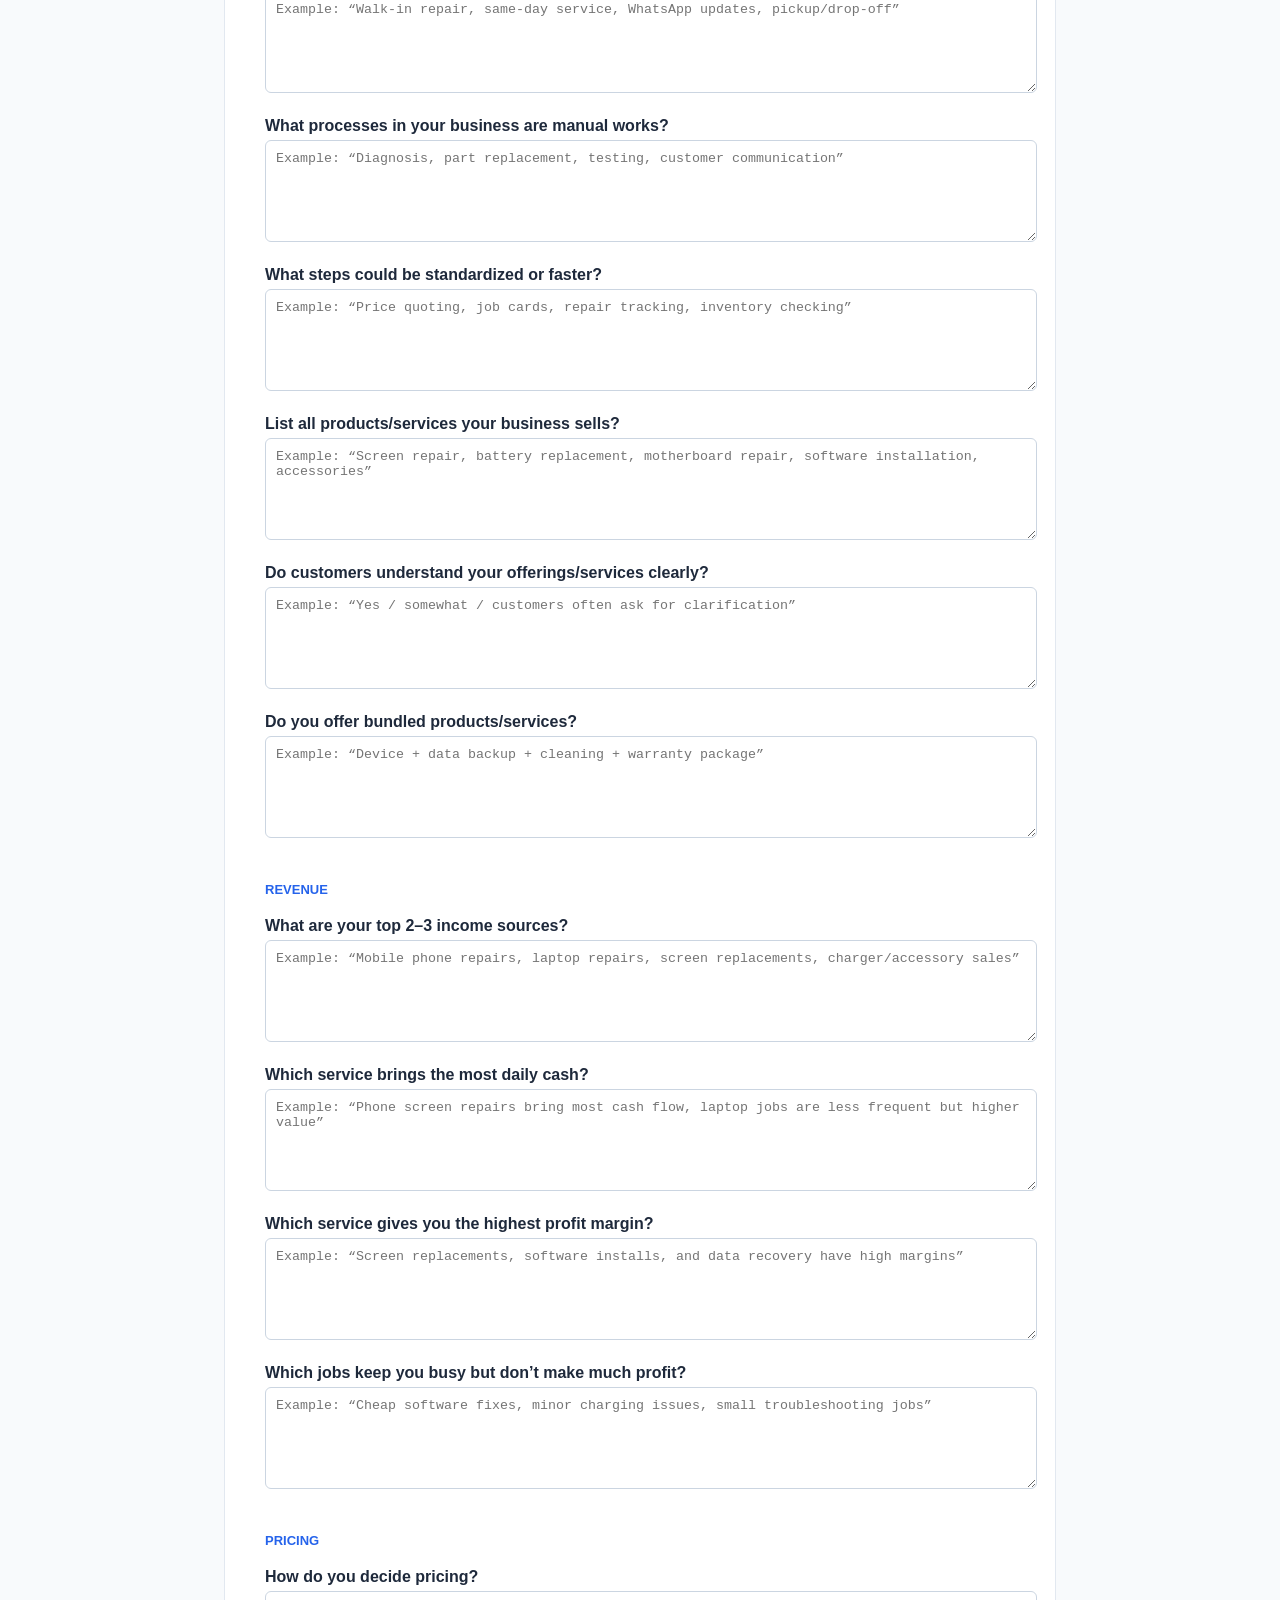
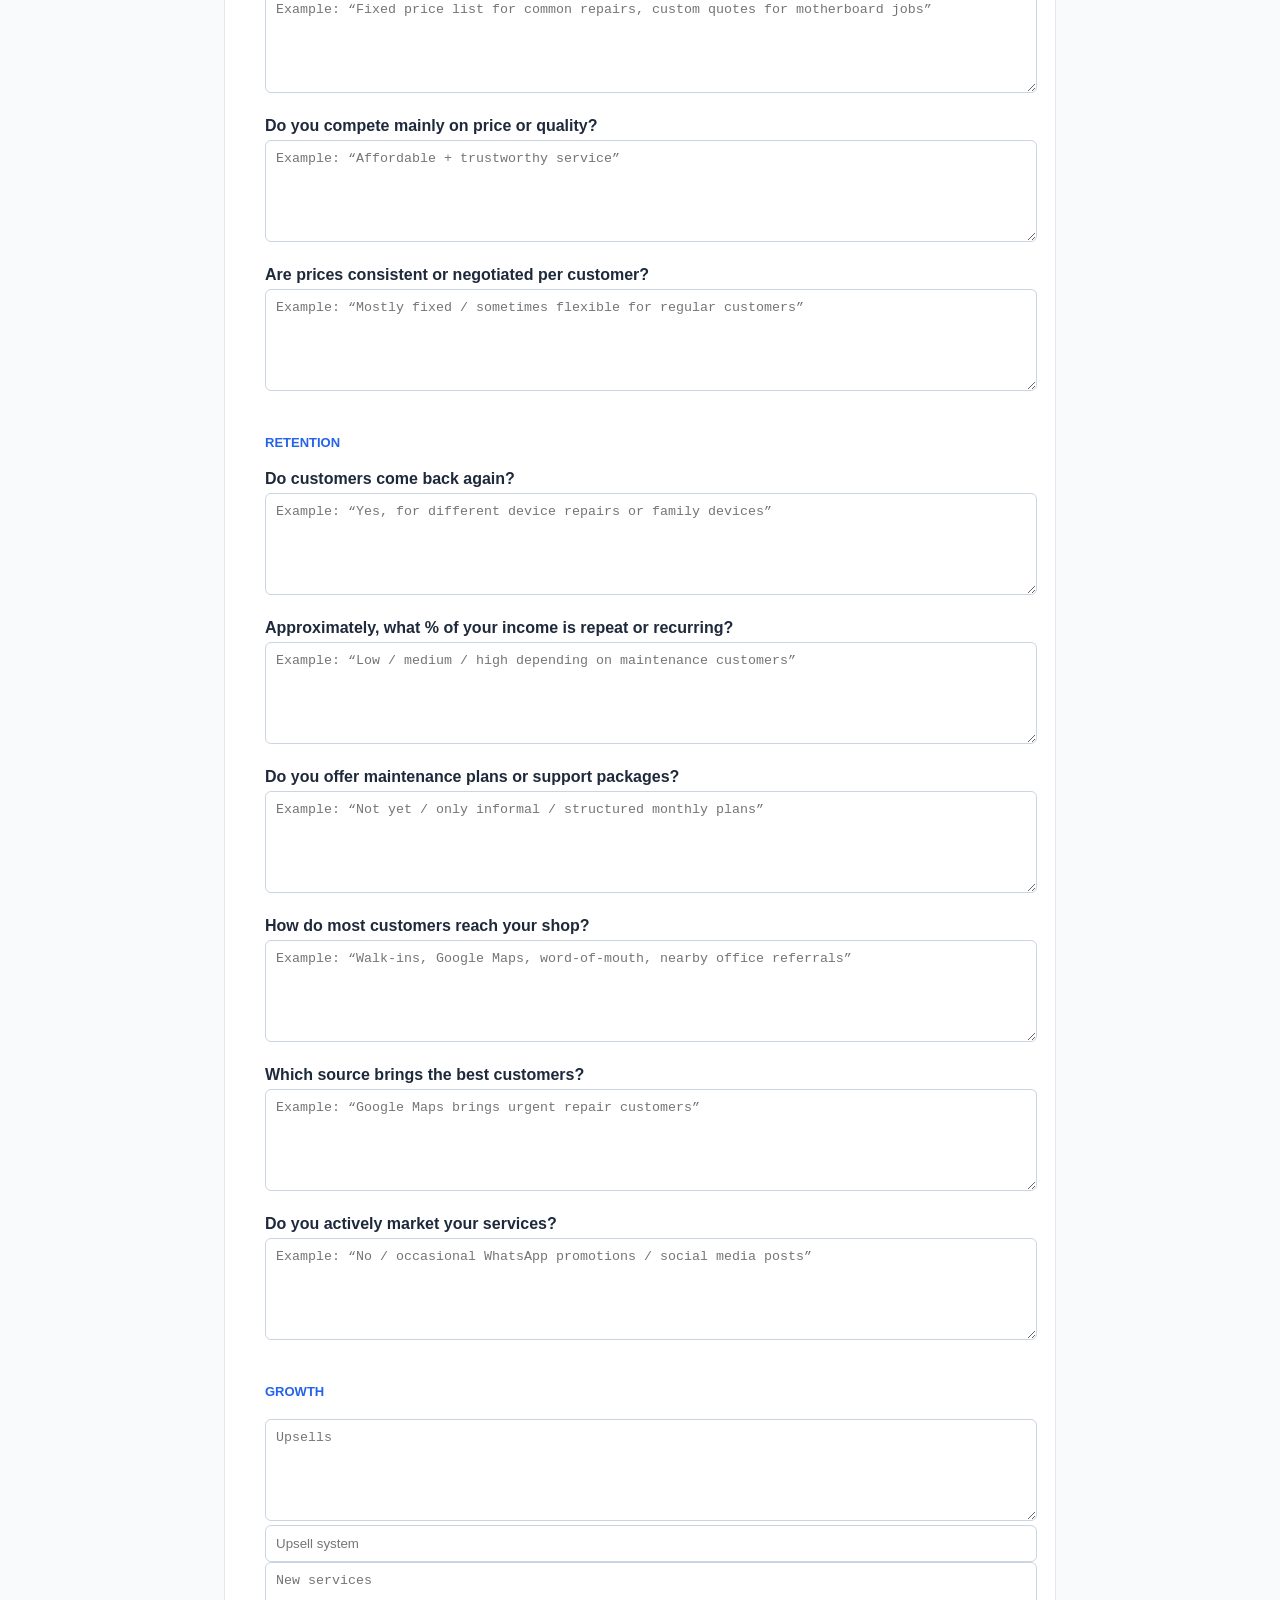
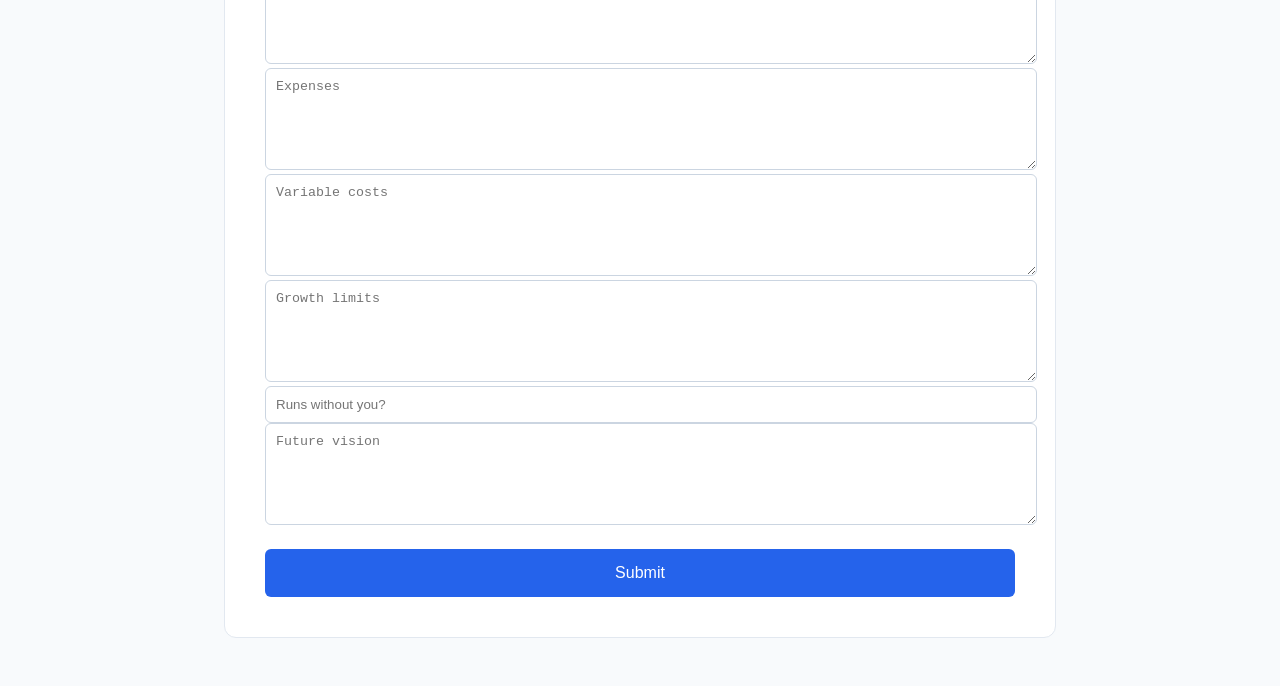
==== commit b482455f: "Update index.html" ====
--- a/index.html
+++ b/index.html
@@ -186,22 +186,44 @@
     <label>Are prices consistent or negotiated per customer?</label>
     <textarea name="Q19" placeholder="Example: “Mostly fixed / sometimes flexible for regular customers”"></textarea>
 </div>
-<!--
-<textarea name="Q17" placeholder="Pricing method"></textarea>
-<input name="Q18" placeholder="Price or quality">
-<input name="Q19" placeholder="Fixed or negotiated">
--->
+
     
 <!-- RETENTION -->
 <div class="section-title">Retention</div>
 
+<div class="field">
+    <label>Do customers come back again?</label>
+    <textarea name="Q20" placeholder="Example: “Yes, for different device repairs or family devices”"></textarea>
+</div>
+<div class="field">
+    <label>Approximately, what % of your income is repeat or recurring?</label>
+    <textarea name="Q21" placeholder="Example: “Low / medium / high depending on maintenance customers”"></textarea>
+</div>
+<div class="field">
+    <label>Do you offer maintenance plans or support packages?</label>
+    <textarea name="Q22" placeholder="Example: “Not yet / only informal / structured monthly plans”"></textarea>
+</div>
+<div class="field">
+    <label>How do most customers reach your shop?</label>
+    <textarea name="Q23" placeholder="Example: “Walk-ins, Google Maps, word-of-mouth, nearby office referrals”"></textarea>
+</div>
+<div class="field">
+    <label>Which source brings the best customers?</label>
+    <textarea name="Q24" placeholder="Example: “Google Maps brings urgent repair customers”"></textarea>
+</div>
+<div class="field">
+    <label>Do you actively market your services?</label>
+    <textarea name="Q25" placeholder="Example: “No / occasional WhatsApp promotions / social media posts”"></textarea>
+</div>
+<!--
 <input name="Q20" placeholder="Do customers return?">
 <input name="Q21" placeholder="Repeat %">
 <input name="Q22" placeholder="Maintenance plans?">
 <textarea name="Q23" placeholder="How customers find you"></textarea>
 <input name="Q24" placeholder="Best source">
 <input name="Q25" placeholder="Marketing activity">
-
+-->
+    
 <!-- GROWTH -->
 <div class="section-title">Growth</div>
 
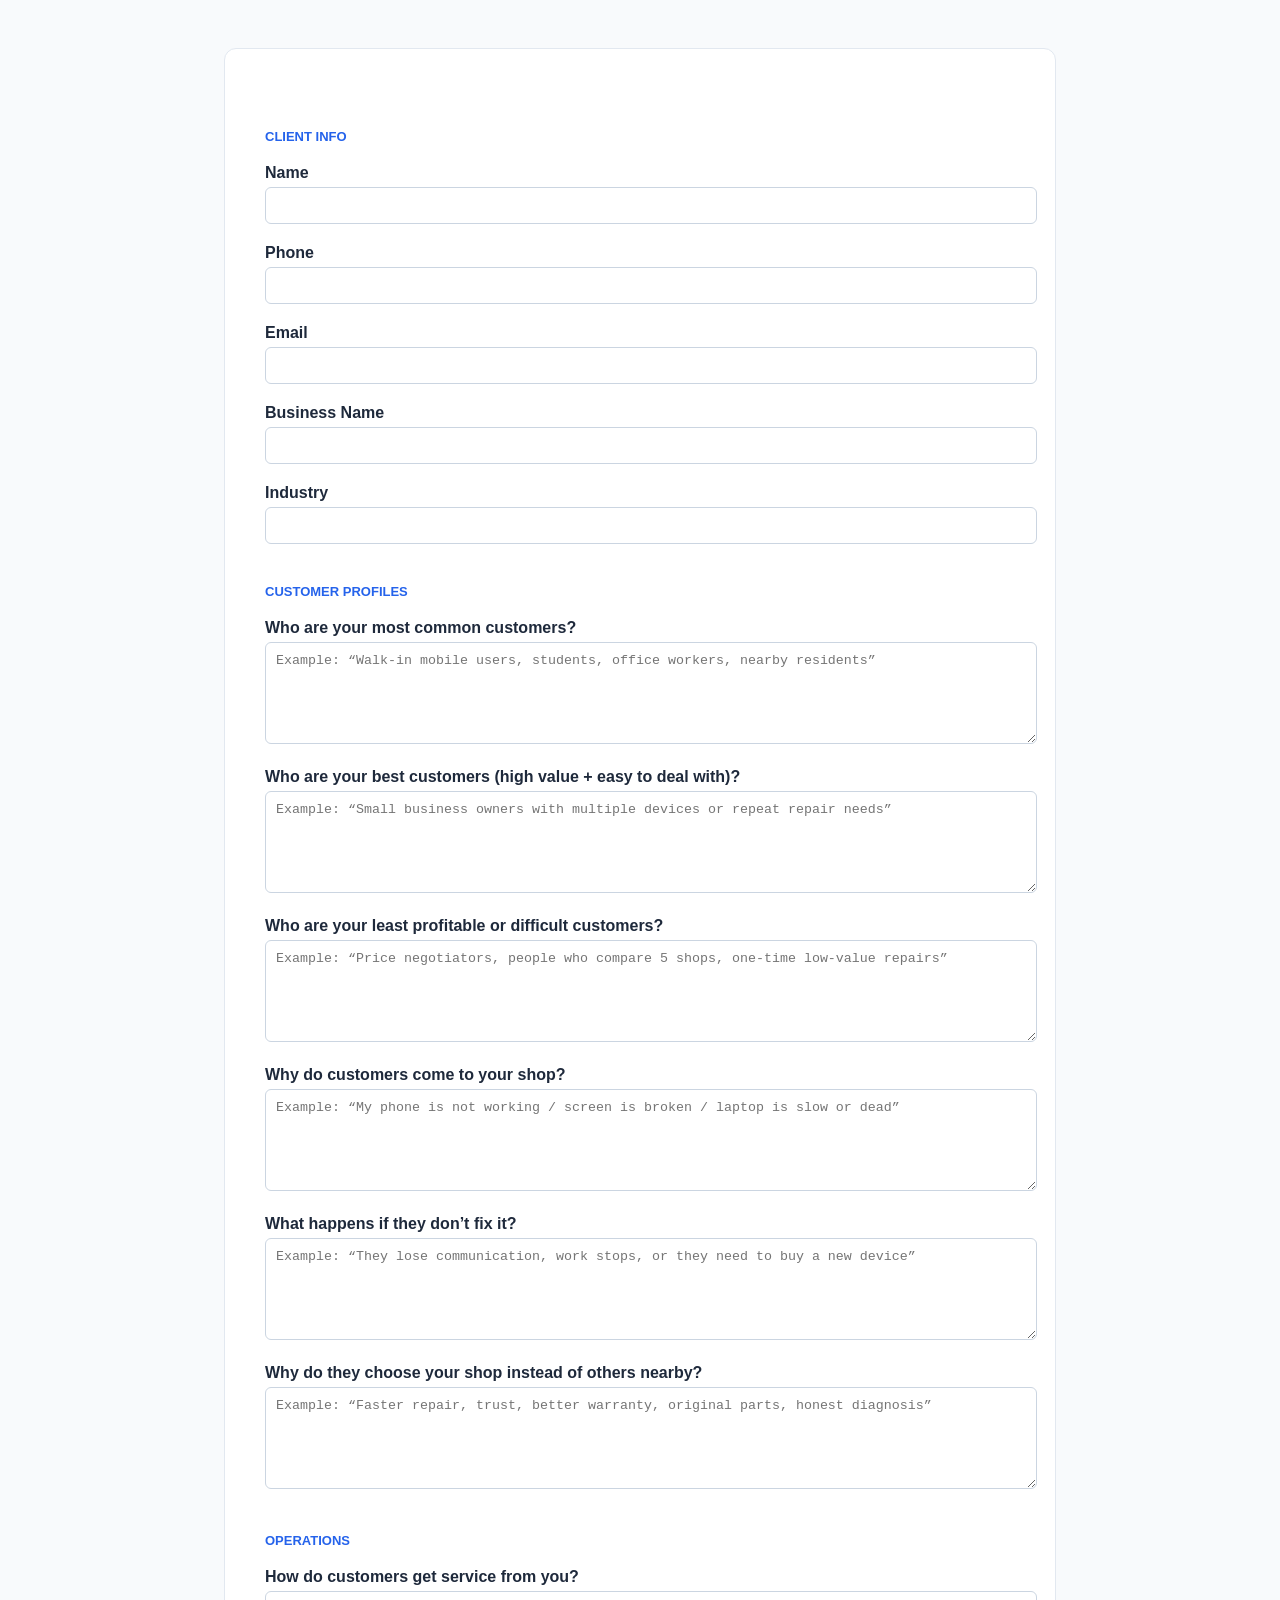
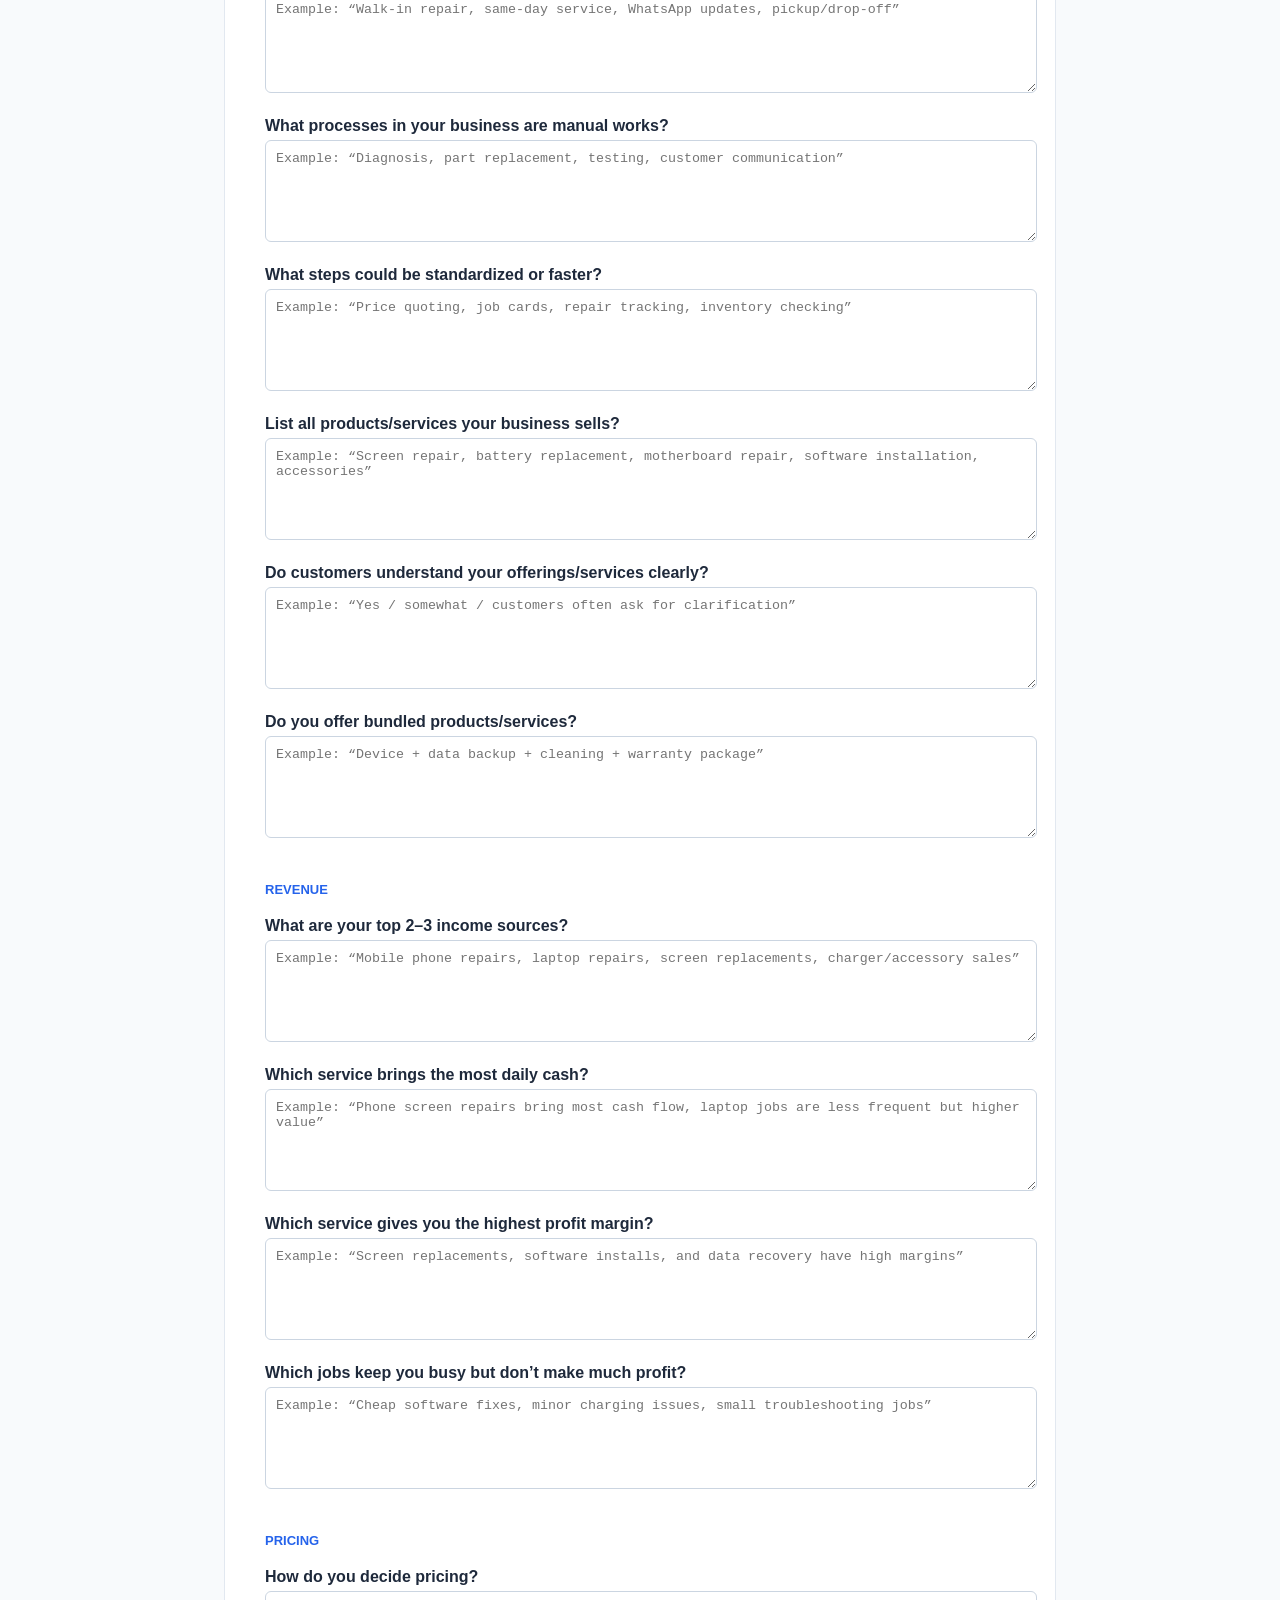
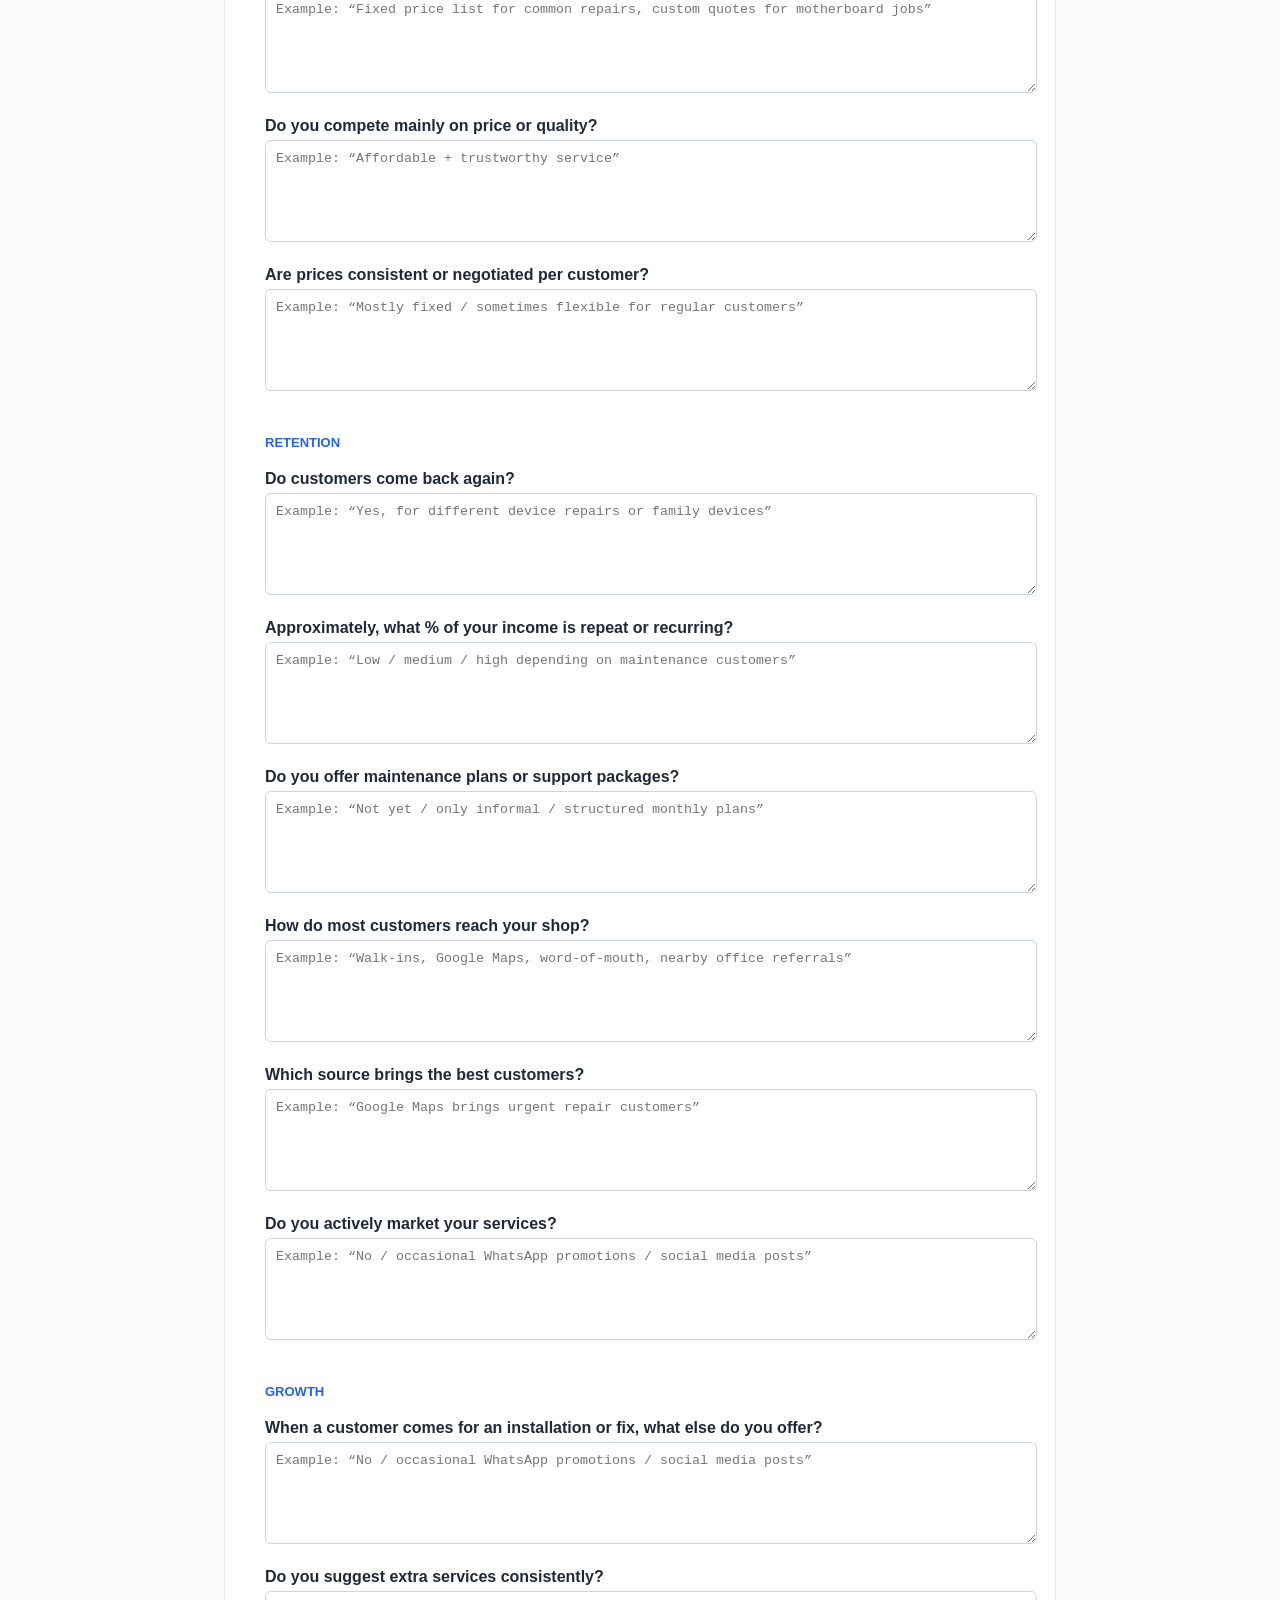
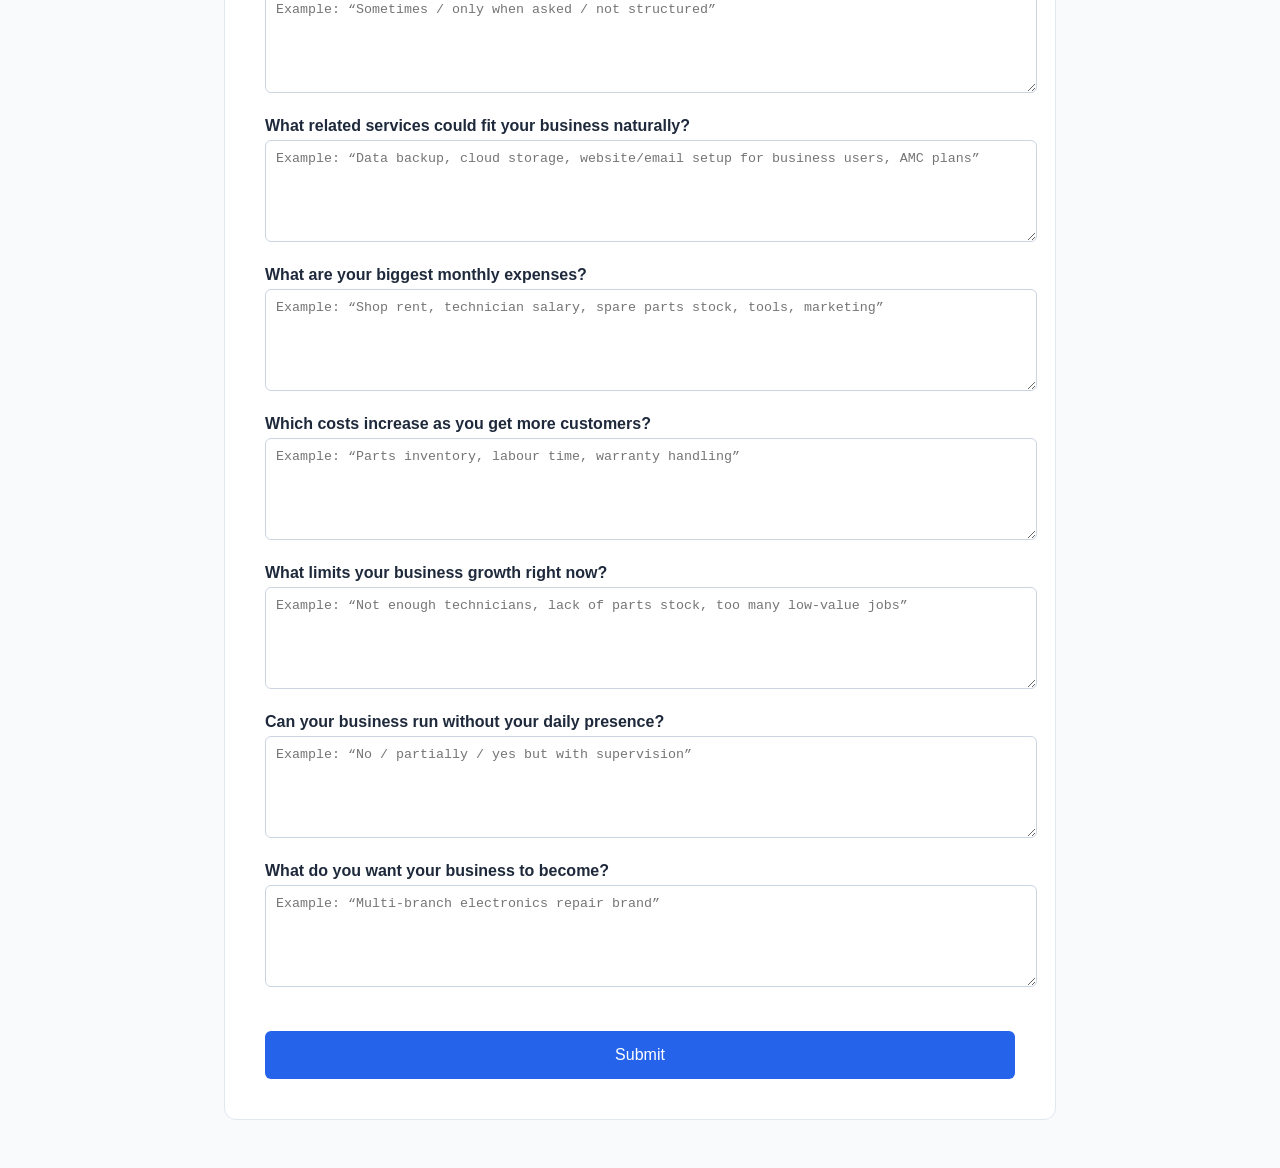
==== commit dca614c5: "Update index.html" ====
--- a/index.html
+++ b/index.html
@@ -215,18 +215,44 @@
     <label>Do you actively market your services?</label>
     <textarea name="Q25" placeholder="Example: “No / occasional WhatsApp promotions / social media posts”"></textarea>
 </div>
-<!--
-<input name="Q20" placeholder="Do customers return?">
-<input name="Q21" placeholder="Repeat %">
-<input name="Q22" placeholder="Maintenance plans?">
-<textarea name="Q23" placeholder="How customers find you"></textarea>
-<input name="Q24" placeholder="Best source">
-<input name="Q25" placeholder="Marketing activity">
--->
+
     
 <!-- GROWTH -->
 <div class="section-title">Growth</div>
 
+<div class="field">
+    <label>When a customer comes for an installation or fix, what else do you offer?</label>
+    <textarea name="Q26" placeholder="Example: “No / occasional WhatsApp promotions / social media posts”"></textarea>
+</div>
+<div class="field">
+    <label>Do you suggest extra services consistently?</label>
+    <textarea name="Q27" placeholder="Example: “Sometimes / only when asked / not structured”"></textarea>
+</div>
+<div class="field">
+    <label>What related services could fit your business naturally?</label>
+    <textarea name="Q28" placeholder="Example: “Data backup, cloud storage, website/email setup for business users, AMC plans”"></textarea>
+</div>
+<div class="field">
+    <label>What are your biggest monthly expenses?</label>
+    <textarea name="Q29" placeholder="Example: “Shop rent, technician salary, spare parts stock, tools, marketing”"></textarea>
+</div>
+<div class="field">
+    <label>Which costs increase as you get more customers?</label>
+    <textarea name="Q30" placeholder="Example: “Parts inventory, labour time, warranty handling”"></textarea>
+</div>
+<div class="field">
+    <label>What limits your business growth right now?</label>
+    <textarea name="Q31" placeholder="Example: “Not enough technicians, lack of parts stock, too many low-value jobs”"></textarea>
+</div>
+<div class="field">
+    <label>Can your business run without your daily presence?</label>
+    <textarea name="Q32" placeholder="Example: “No / partially / yes but with supervision”"></textarea>
+</div>
+<div class="field">
+    <label>What do you want your business to become?</label>
+    <textarea name="Q33" placeholder="Example: “Multi-branch electronics repair brand”"></textarea>
+</div>
+<!--
 <textarea name="Q26" placeholder="Upsells"></textarea>
 <input name="Q27" placeholder="Upsell system">
 <textarea name="Q28" placeholder="New services"></textarea>
@@ -235,6 +261,7 @@
 <textarea name="Q31" placeholder="Growth limits"></textarea>
 <input name="Q32" placeholder="Runs without you?">
 <textarea name="Q33" placeholder="Future vision"></textarea>
+-->
 
 <button type="submit">Submit</button>
 
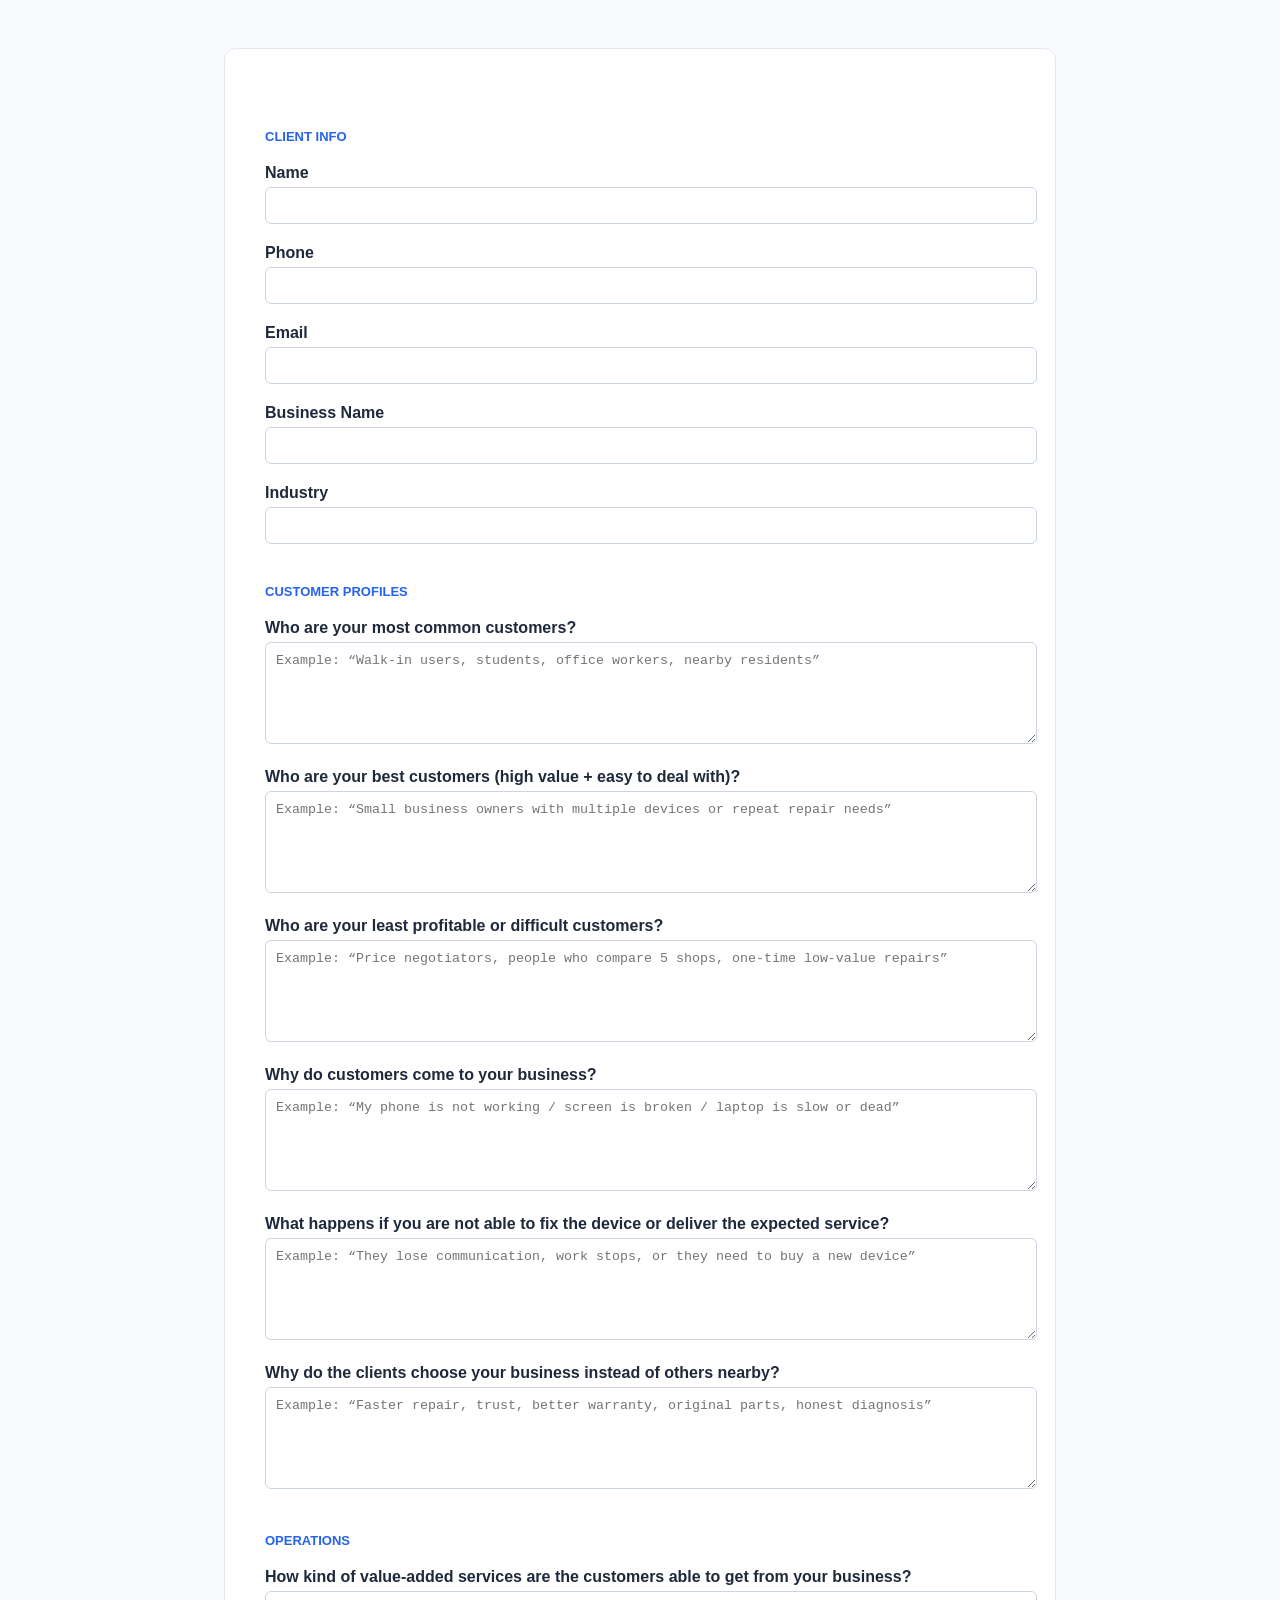
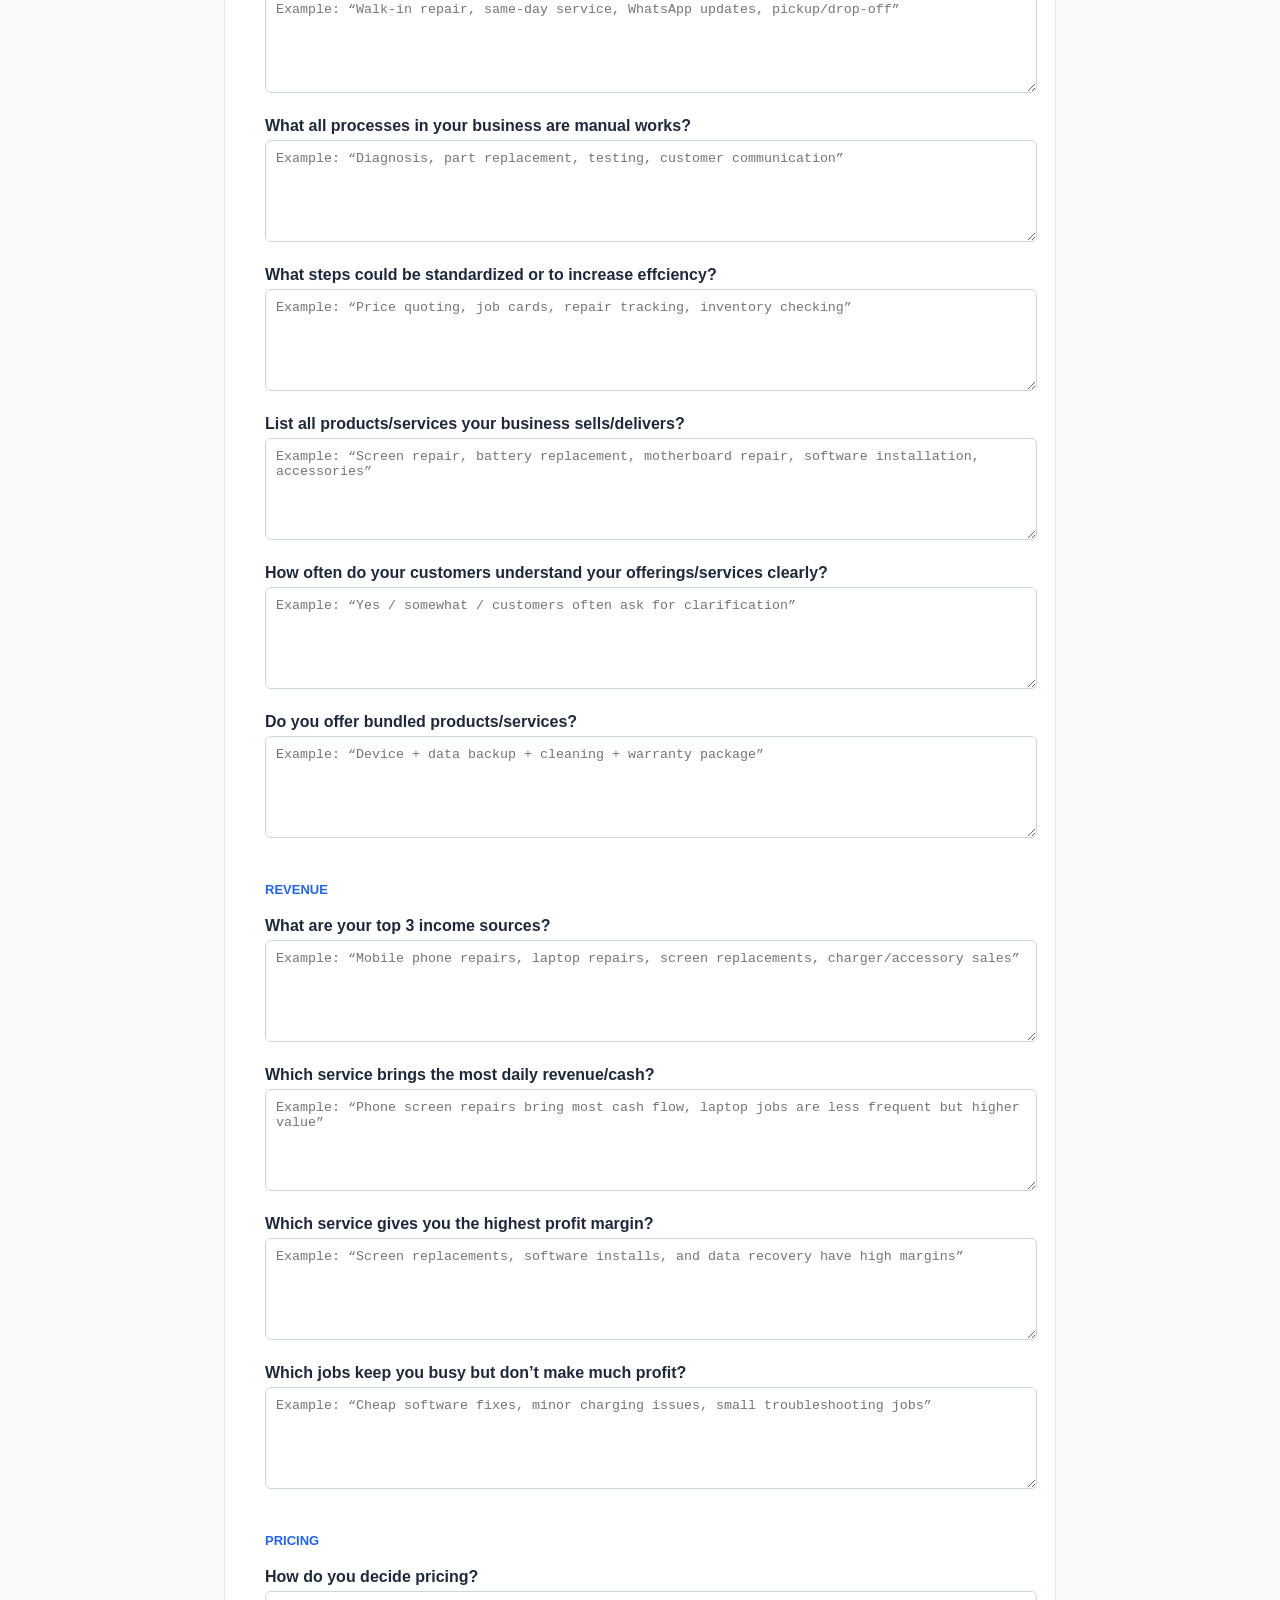
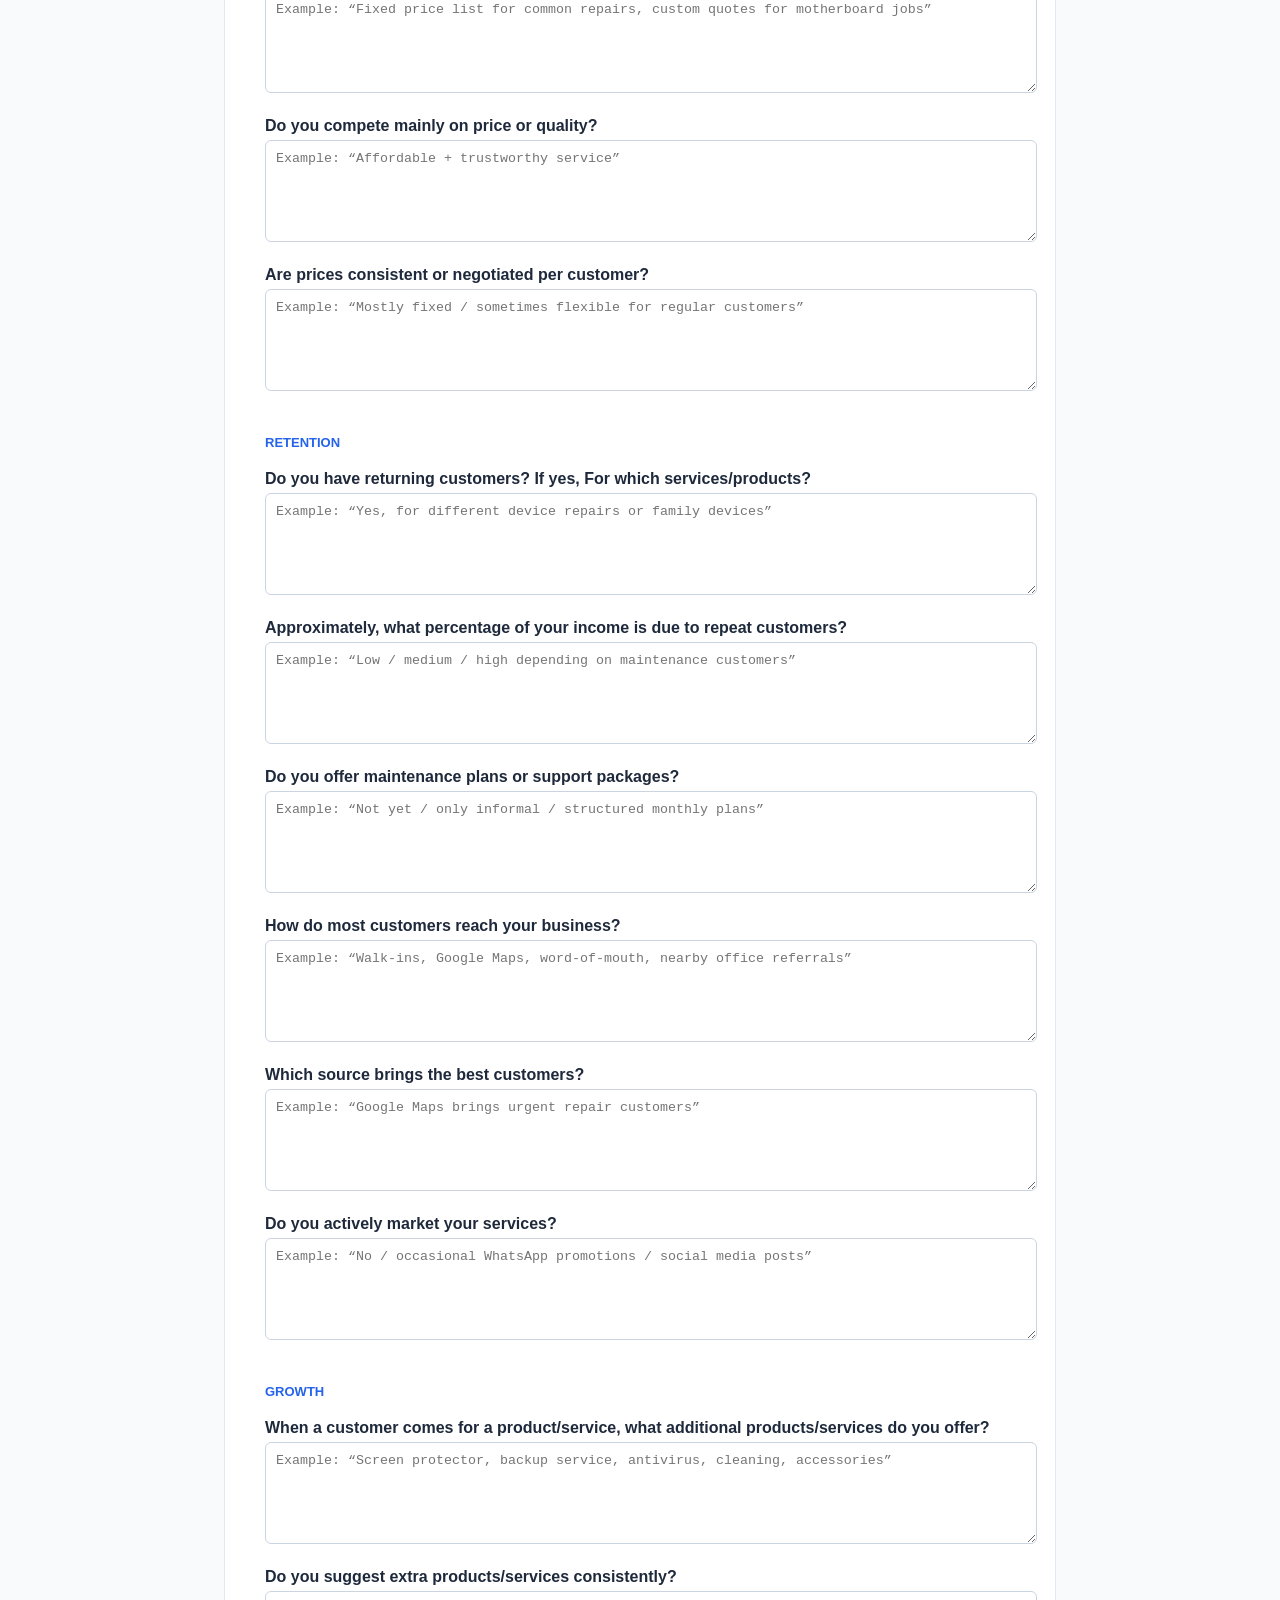
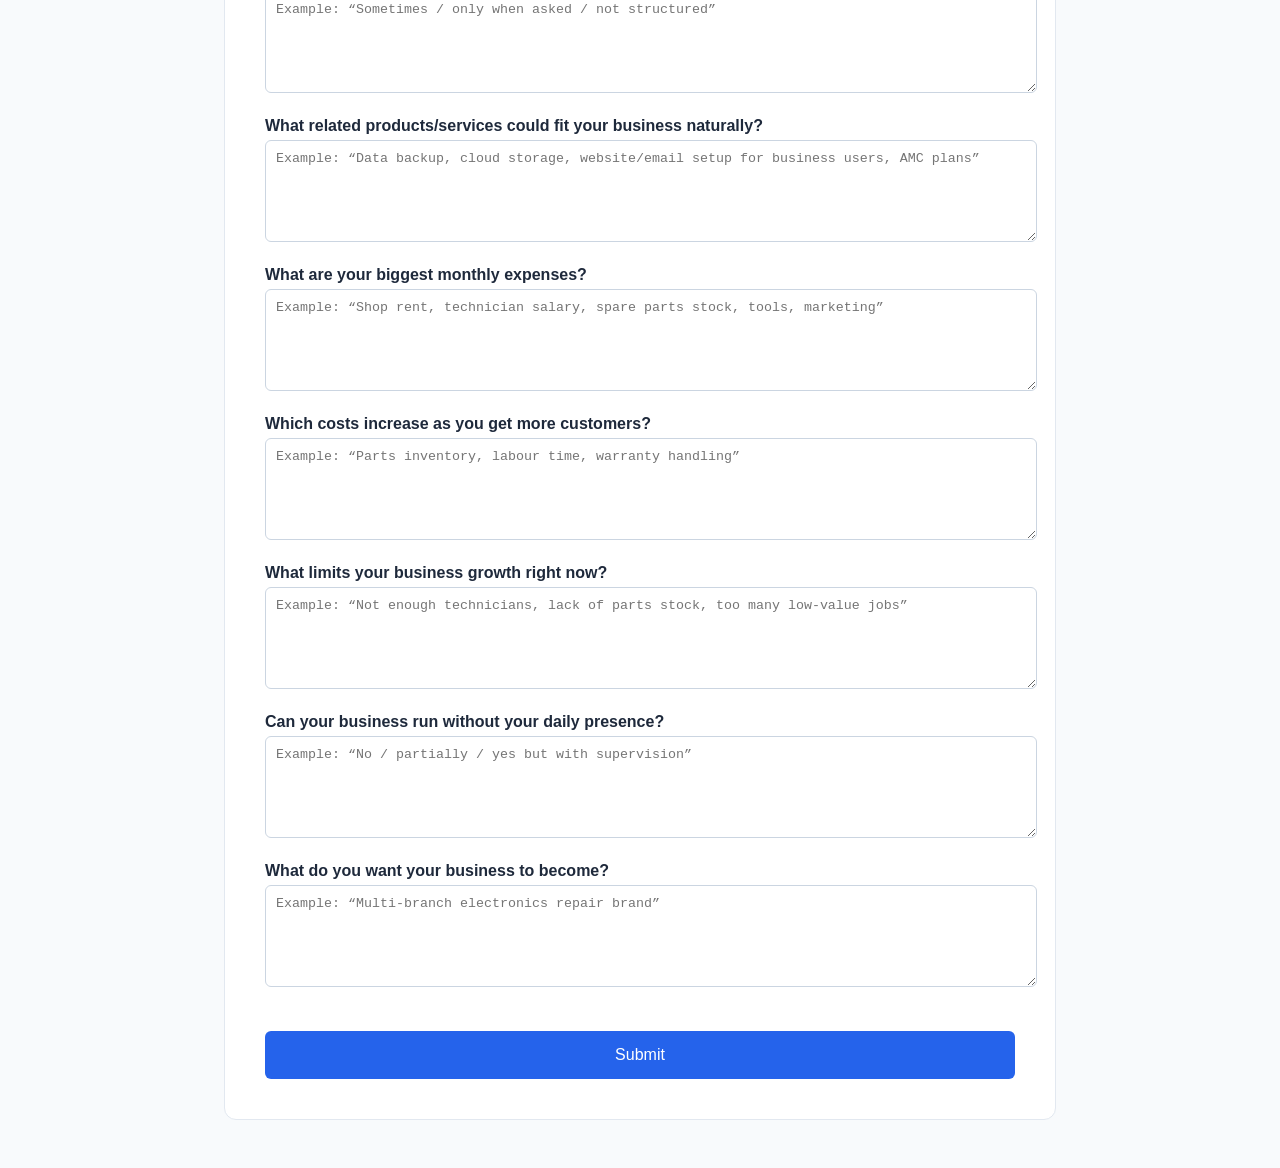
==== commit f835eb5f: "Update index.html" ====
--- a/index.html
+++ b/index.html
@@ -99,7 +99,7 @@
 
 <div class="field">
     <label>Who are your most common customers?</label>
-    <textarea name="Q1" placeholder="Example: “Walk-in mobile users, students, office workers, nearby residents”"></textarea>
+    <textarea name="Q1" placeholder="Example: “Walk-in users, students, office workers, nearby residents”"></textarea>
 </div>
 <div class="field">
     <label>Who are your best customers (high value + easy to deal with)?</label>
@@ -110,15 +110,15 @@
     <textarea name="Q3" placeholder="Example: “Price negotiators, people who compare 5 shops, one-time low-value repairs”"></textarea>
 </div>
 <div class="field">
-    <label>Why do customers come to your shop?</label>
+    <label>Why do customers come to your business?</label>
     <textarea name="Q4" placeholder="Example: “My phone is not working / screen is broken / laptop is slow or dead”"></textarea>
 </div>
 <div class="field">
-    <label>What happens if they don’t fix it?</label>
+    <label>What happens if you are not able to fix the device or deliver the expected service?</label>
     <textarea name="Q5" placeholder="Example: “They lose communication, work stops, or they need to buy a new device”"></textarea>
 </div>
 <div class="field">
-    <label>Why do they choose your shop instead of others nearby?</label>
+    <label>Why do the clients choose your business instead of others nearby?</label>
     <textarea name="Q6" placeholder="Example: “Faster repair, trust, better warranty, original parts, honest diagnosis”"></textarea>
 </div>
 
@@ -126,23 +126,23 @@
 <div class="section-title">Operations</div>
 
 <div class="field">
-    <label>How do customers get service from you?</label>
+    <label>How kind of value-added services are the customers able to get from your business?</label>
     <textarea name="Q7" placeholder="Example: “Walk-in repair, same-day service, WhatsApp updates, pickup/drop-off”"></textarea>
 </div>
 <div class="field">
-    <label>What processes in your business are manual works?</label>
+    <label>What all processes in your business are manual works?</label>
     <textarea name="Q8" placeholder="Example: “Diagnosis, part replacement, testing, customer communication”"></textarea>
 </div>
 <div class="field">
-    <label>What steps could be standardized or faster?</label>
+    <label>What steps could be standardized or to increase effciency?</label>
     <textarea name="Q9" placeholder="Example: “Price quoting, job cards, repair tracking, inventory checking”"></textarea>
 </div>
 <div class="field">
-    <label>List all products/services your business sells?</label>
+    <label>List all products/services your business sells/delivers?</label>
     <textarea name="Q10" placeholder="Example: “Screen repair, battery replacement, motherboard repair, software installation, accessories”"></textarea>
 </div>
 <div class="field">
-    <label>Do customers understand your offerings/services clearly?</label>
+    <label>How often do your customers understand your offerings/services clearly?</label>
     <textarea name="Q11" placeholder="Example: “Yes / somewhat / customers often ask for clarification”"></textarea>
 </div>
 <div class="field">
@@ -155,11 +155,11 @@
 <div class="section-title">Revenue</div>
 
 <div class="field">
-    <label>What are your top 2–3 income sources?</label>
+    <label>What are your top 3 income sources?</label>
     <textarea name="Q13" placeholder="Example: “Mobile phone repairs, laptop repairs, screen replacements, charger/accessory sales”"></textarea>
 </div>
 <div class="field">
-    <label>Which service brings the most daily cash?</label>
+    <label>Which service brings the most daily revenue/cash?</label>
     <textarea name="Q14" placeholder="Example: “Phone screen repairs bring most cash flow, laptop jobs are less frequent but higher value”"></textarea>
 </div>
 <div class="field">
@@ -192,11 +192,11 @@
 <div class="section-title">Retention</div>
 
 <div class="field">
-    <label>Do customers come back again?</label>
+    <label>Do you have returning customers? If yes, For which services/products? </label>
     <textarea name="Q20" placeholder="Example: “Yes, for different device repairs or family devices”"></textarea>
 </div>
 <div class="field">
-    <label>Approximately, what % of your income is repeat or recurring?</label>
+    <label>Approximately, what percentage of your income is due to repeat customers?</label>
     <textarea name="Q21" placeholder="Example: “Low / medium / high depending on maintenance customers”"></textarea>
 </div>
 <div class="field">
@@ -204,7 +204,7 @@
     <textarea name="Q22" placeholder="Example: “Not yet / only informal / structured monthly plans”"></textarea>
 </div>
 <div class="field">
-    <label>How do most customers reach your shop?</label>
+    <label>How do most customers reach your business?</label>
     <textarea name="Q23" placeholder="Example: “Walk-ins, Google Maps, word-of-mouth, nearby office referrals”"></textarea>
 </div>
 <div class="field">
@@ -221,15 +221,15 @@
 <div class="section-title">Growth</div>
 
 <div class="field">
-    <label>When a customer comes for an installation or fix, what else do you offer?</label>
-    <textarea name="Q26" placeholder="Example: “No / occasional WhatsApp promotions / social media posts”"></textarea>
-</div>
-<div class="field">
-    <label>Do you suggest extra services consistently?</label>
+    <label>When a customer comes for a product/service, what additional products/services do you offer?</label>
+    <textarea name="Q26" placeholder="Example: “Screen protector, backup service, antivirus, cleaning, accessories”"></textarea>
+</div>
+<div class="field">
+    <label>Do you suggest extra products/services consistently?</label>
     <textarea name="Q27" placeholder="Example: “Sometimes / only when asked / not structured”"></textarea>
 </div>
 <div class="field">
-    <label>What related services could fit your business naturally?</label>
+    <label>What related products/services could fit your business naturally?</label>
     <textarea name="Q28" placeholder="Example: “Data backup, cloud storage, website/email setup for business users, AMC plans”"></textarea>
 </div>
 <div class="field">
@@ -252,16 +252,6 @@
     <label>What do you want your business to become?</label>
     <textarea name="Q33" placeholder="Example: “Multi-branch electronics repair brand”"></textarea>
 </div>
-<!--
-<textarea name="Q26" placeholder="Upsells"></textarea>
-<input name="Q27" placeholder="Upsell system">
-<textarea name="Q28" placeholder="New services"></textarea>
-<textarea name="Q29" placeholder="Expenses"></textarea>
-<textarea name="Q30" placeholder="Variable costs"></textarea>
-<textarea name="Q31" placeholder="Growth limits"></textarea>
-<input name="Q32" placeholder="Runs without you?">
-<textarea name="Q33" placeholder="Future vision"></textarea>
--->
 
 <button type="submit">Submit</button>
 
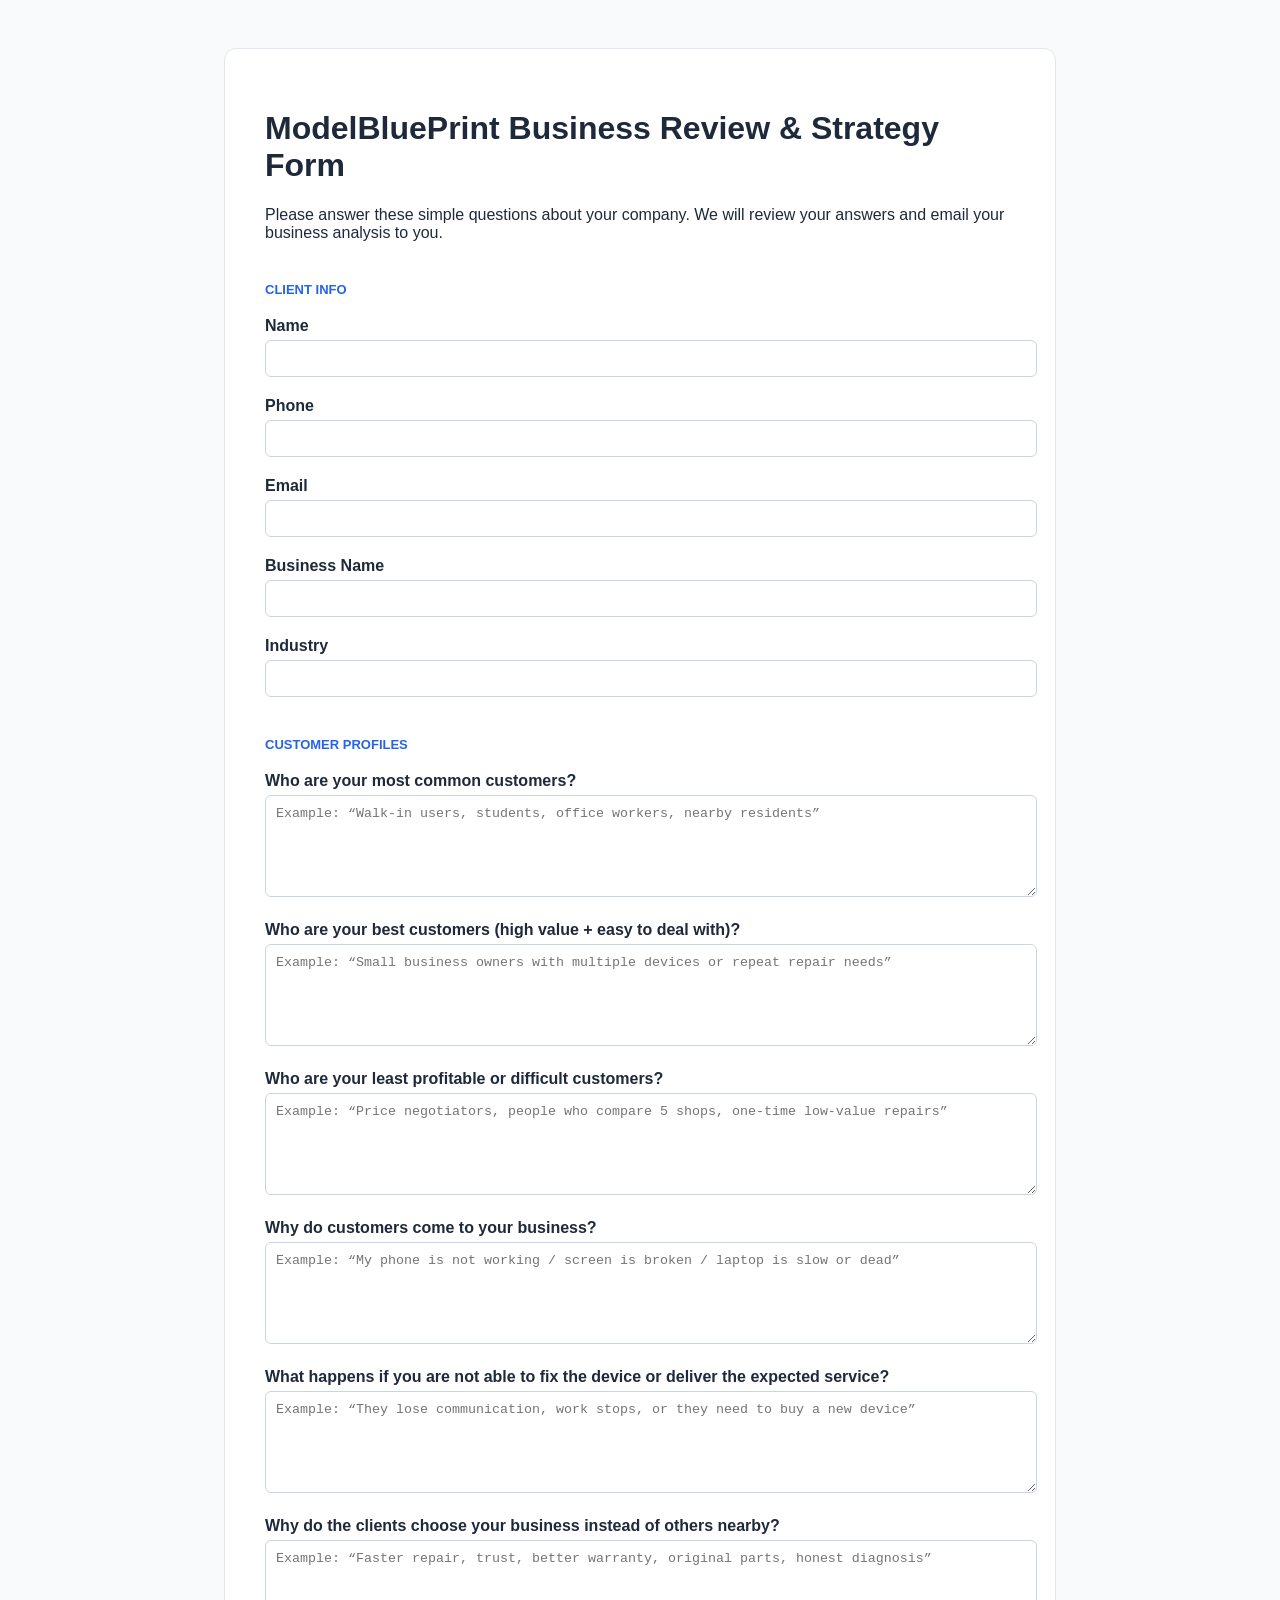
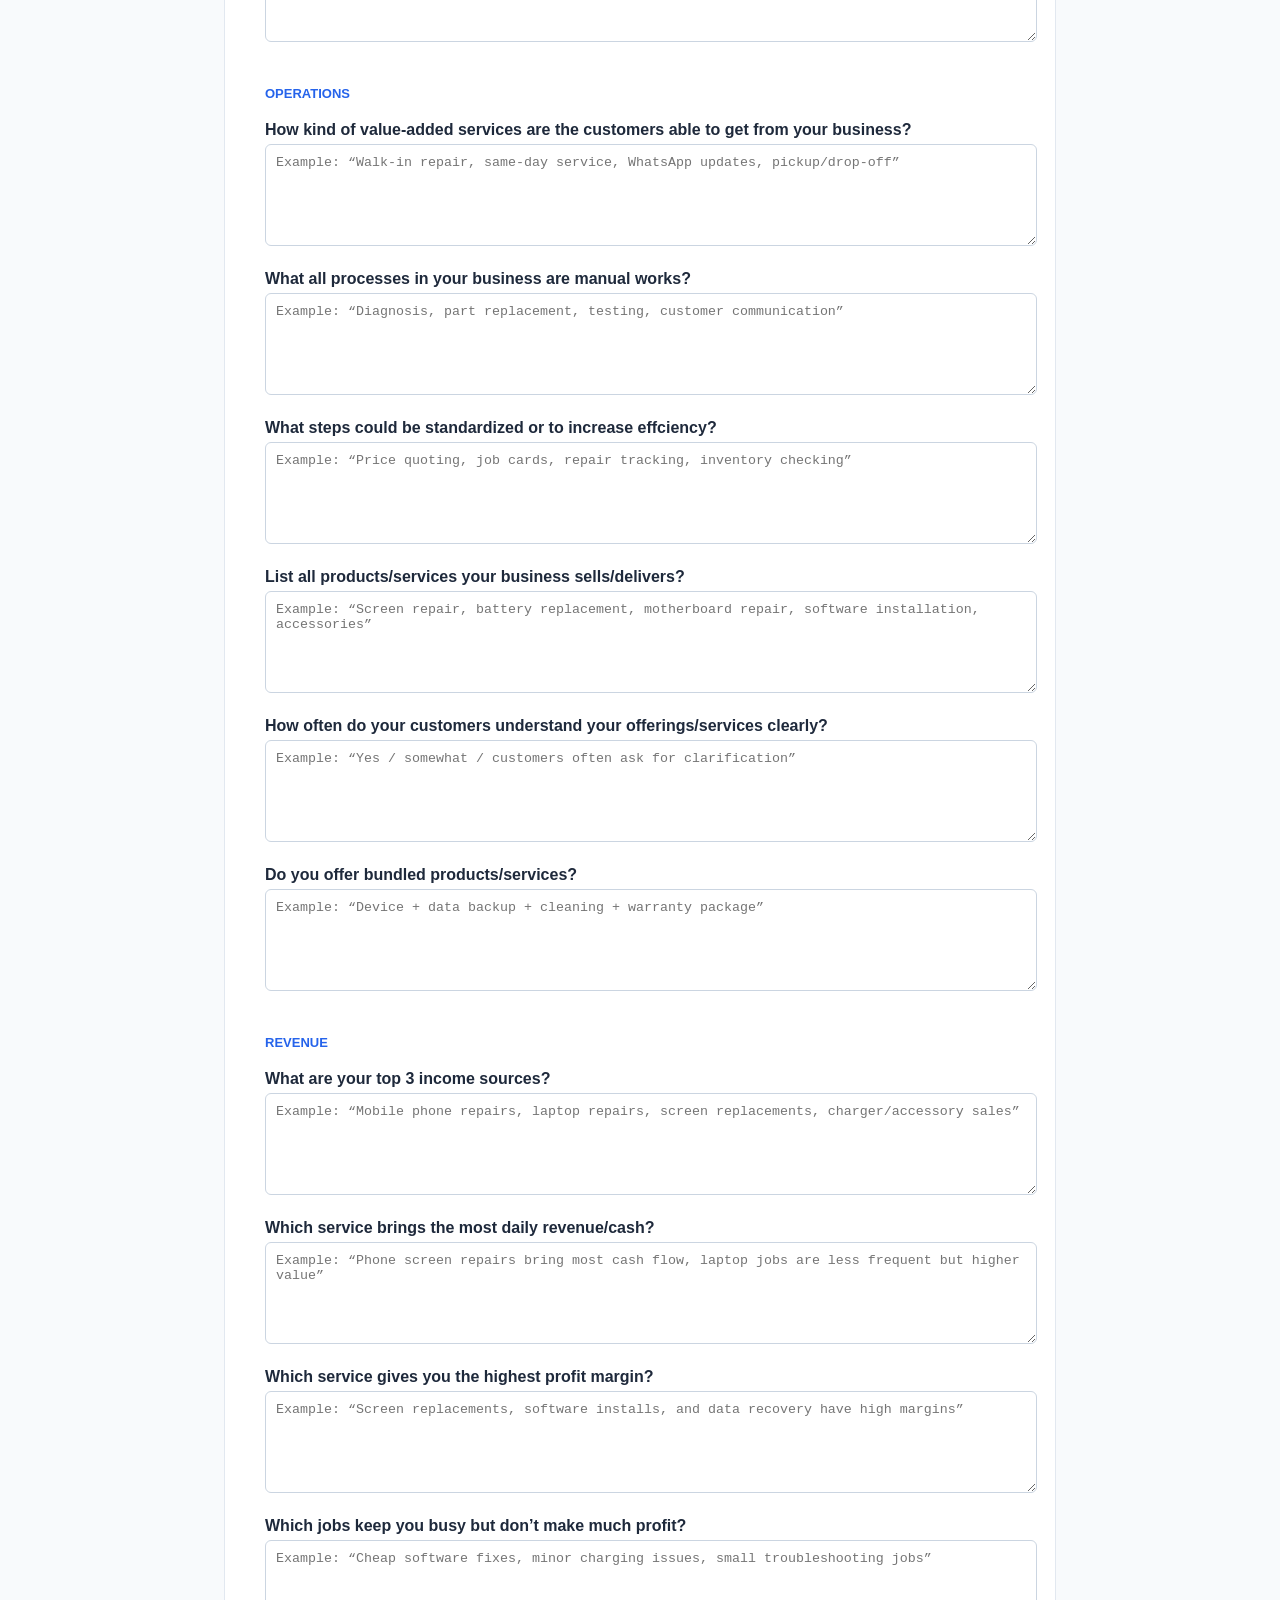
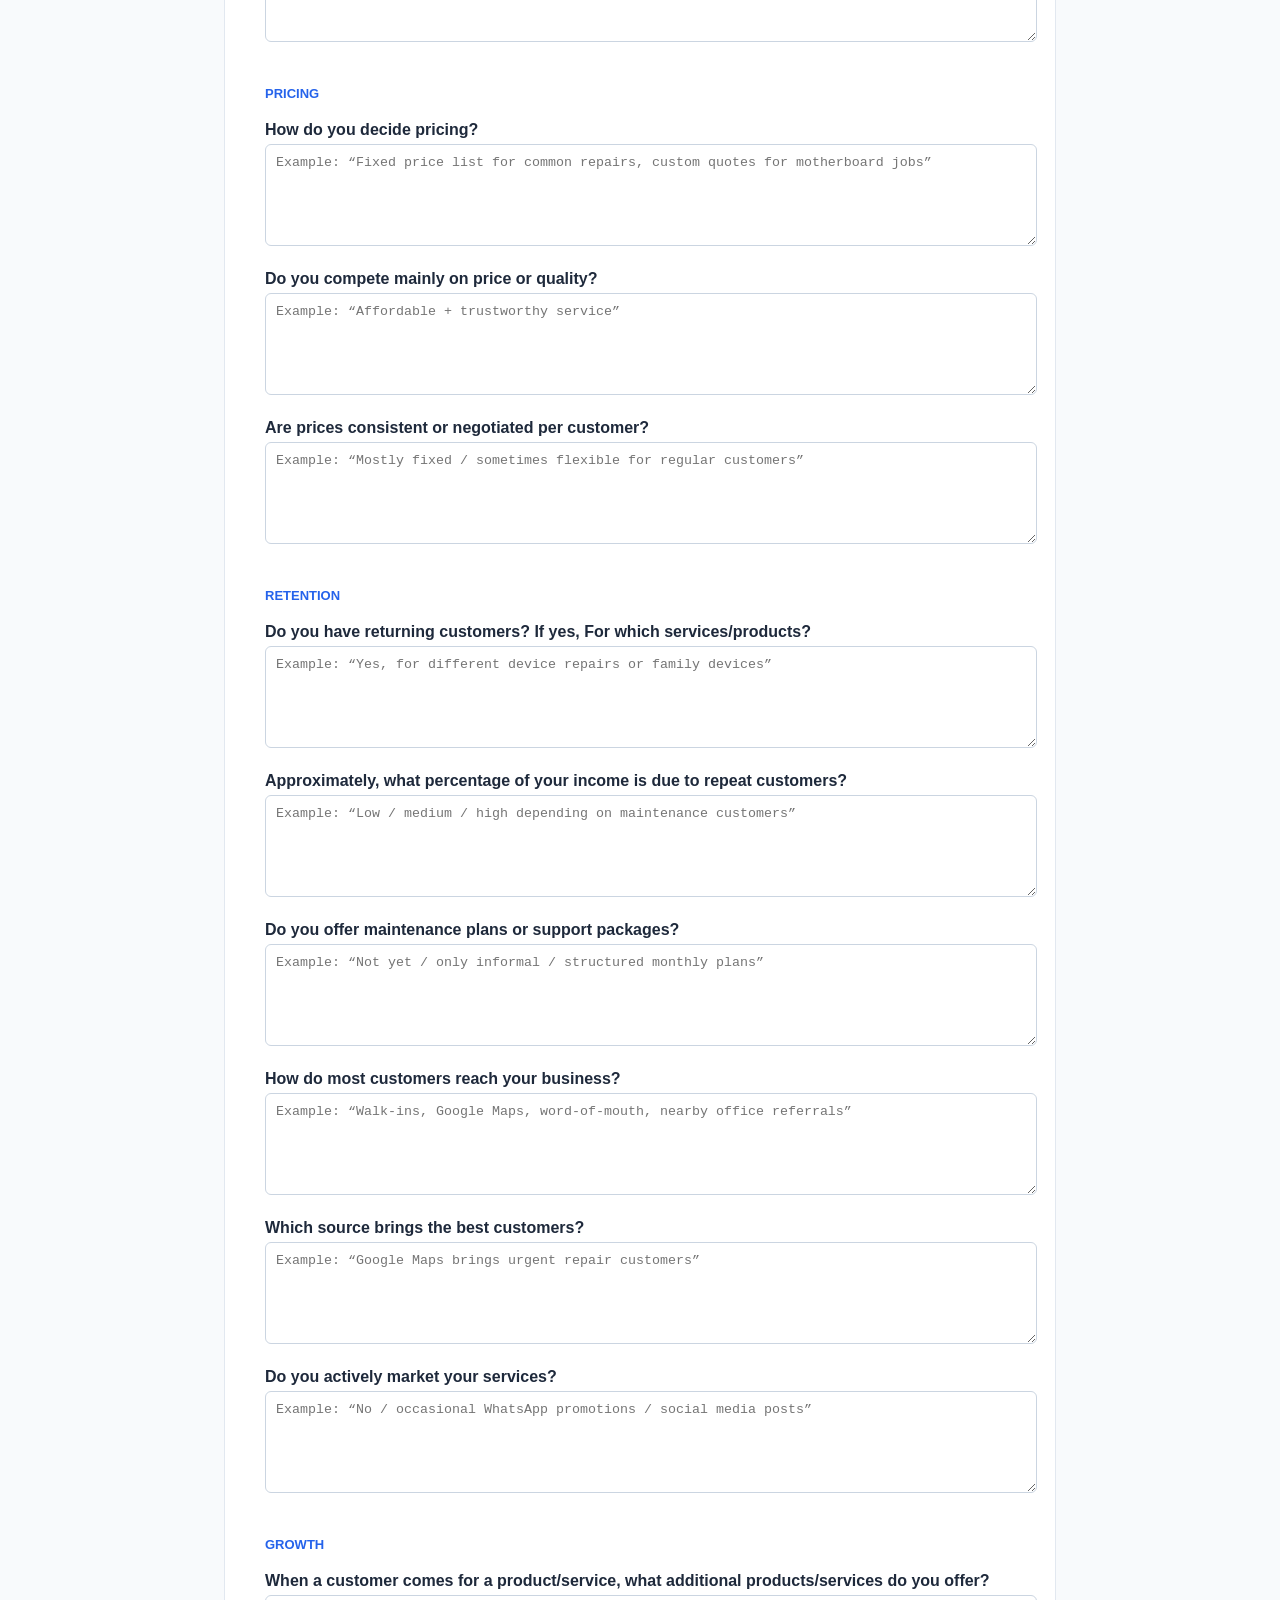
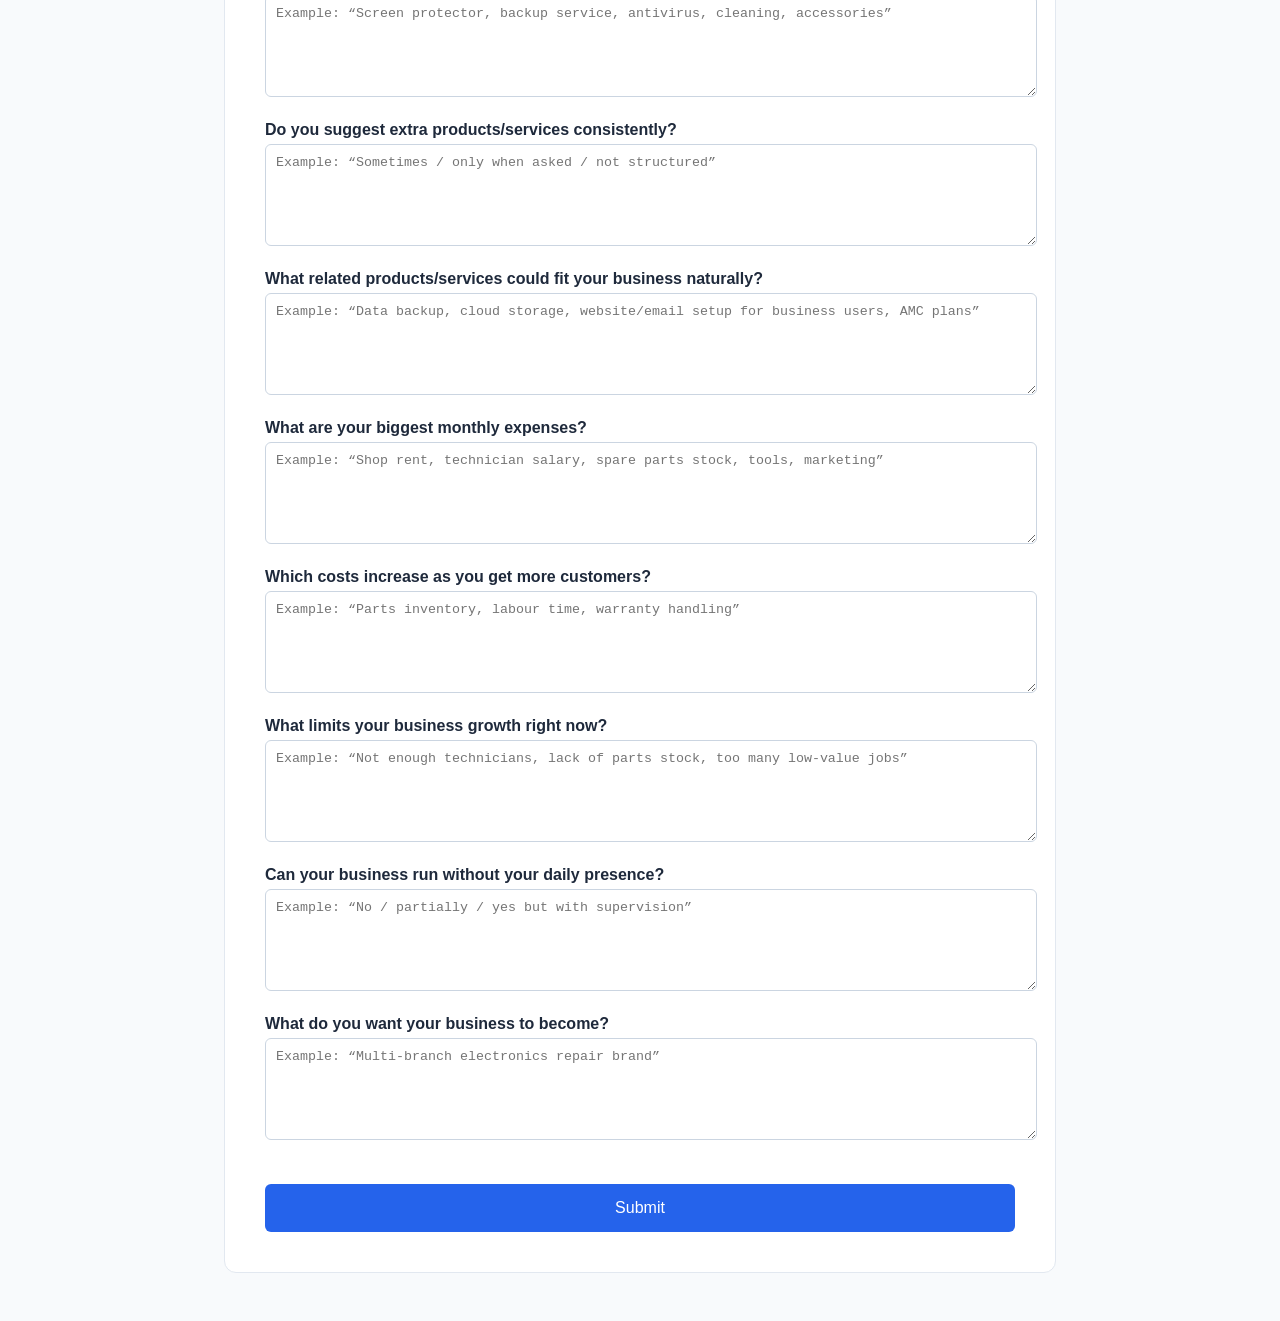
==== commit 1cb21a81: "Update index.html" ====
--- a/index.html
+++ b/index.html
@@ -3,7 +3,7 @@
 <head>
 <meta charset="UTF-8">
 <meta name="viewport" content="width=device-width, initial-scale=1.0">
-<title>Business Diagnostic Form</title>
+<title>ModelBluePrint Business Review & Strategy Form</title>
 
 <style>
 :root {
@@ -61,7 +61,11 @@
 <body>
 
 <div class="form-container">
-
+    <div id="form-view">
+        <div class="header">
+            <h1>ModelBluePrint Business Review & Strategy Form</h1>
+            <p class="intro">Please answer these simple questions about your company. We will review your answers and email your business analysis to you.</p>
+        </div>
 <form action="https://formspree.io/f/xpqewvpa" method="POST">
 
 <input type="hidden" name="_subject" value="New Diagnostic Submission">
